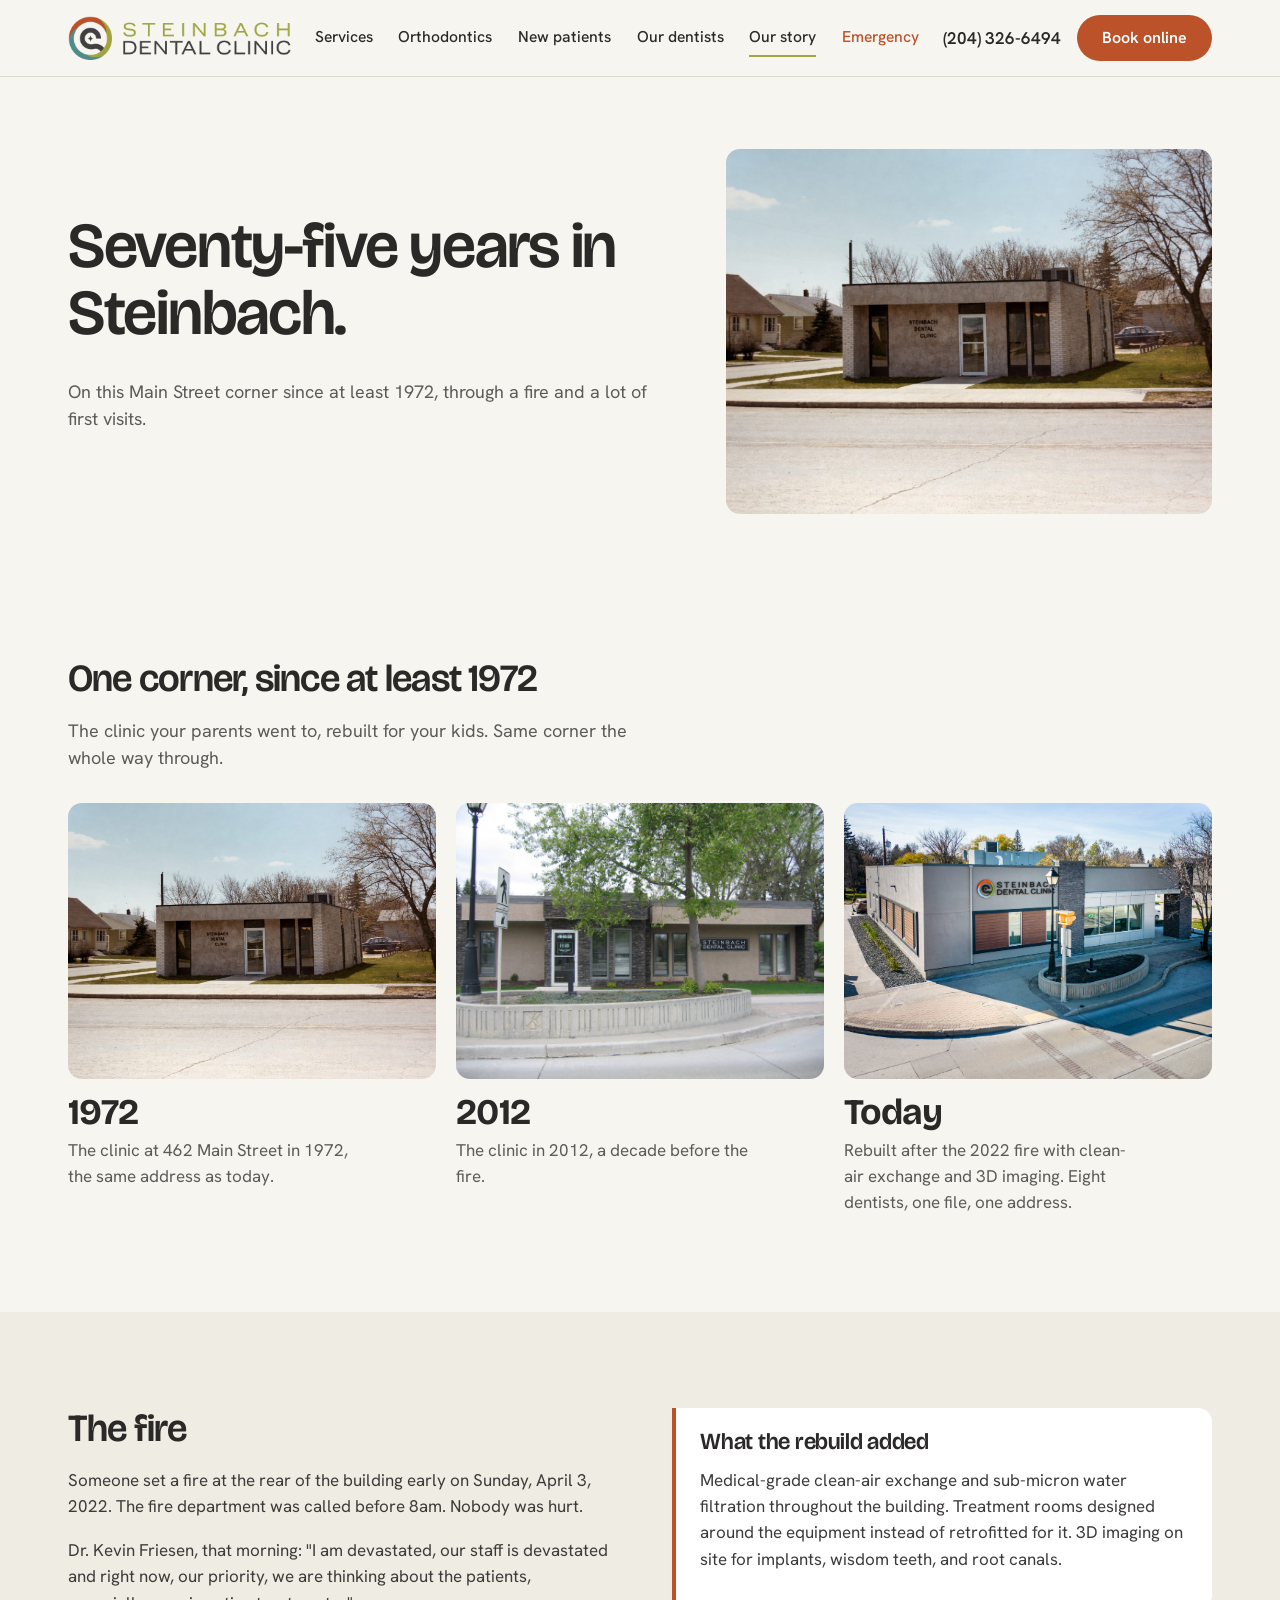
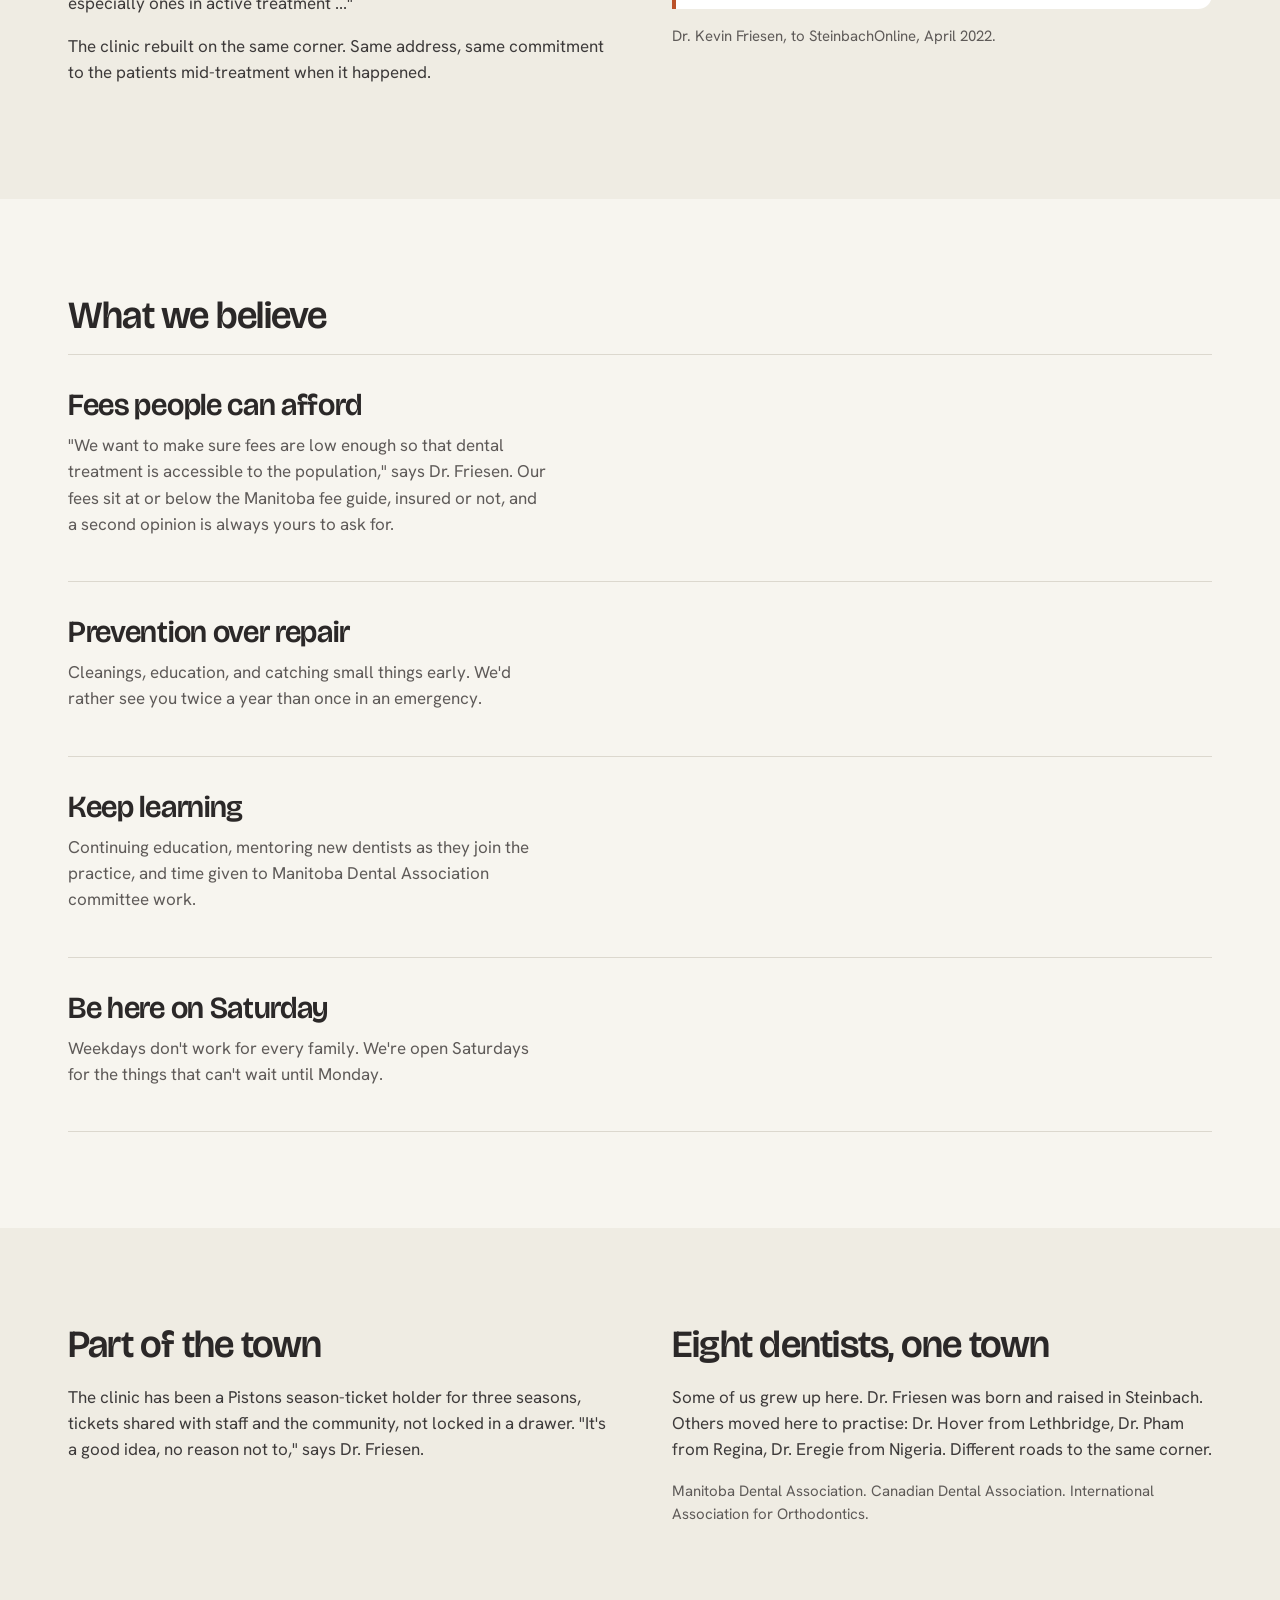
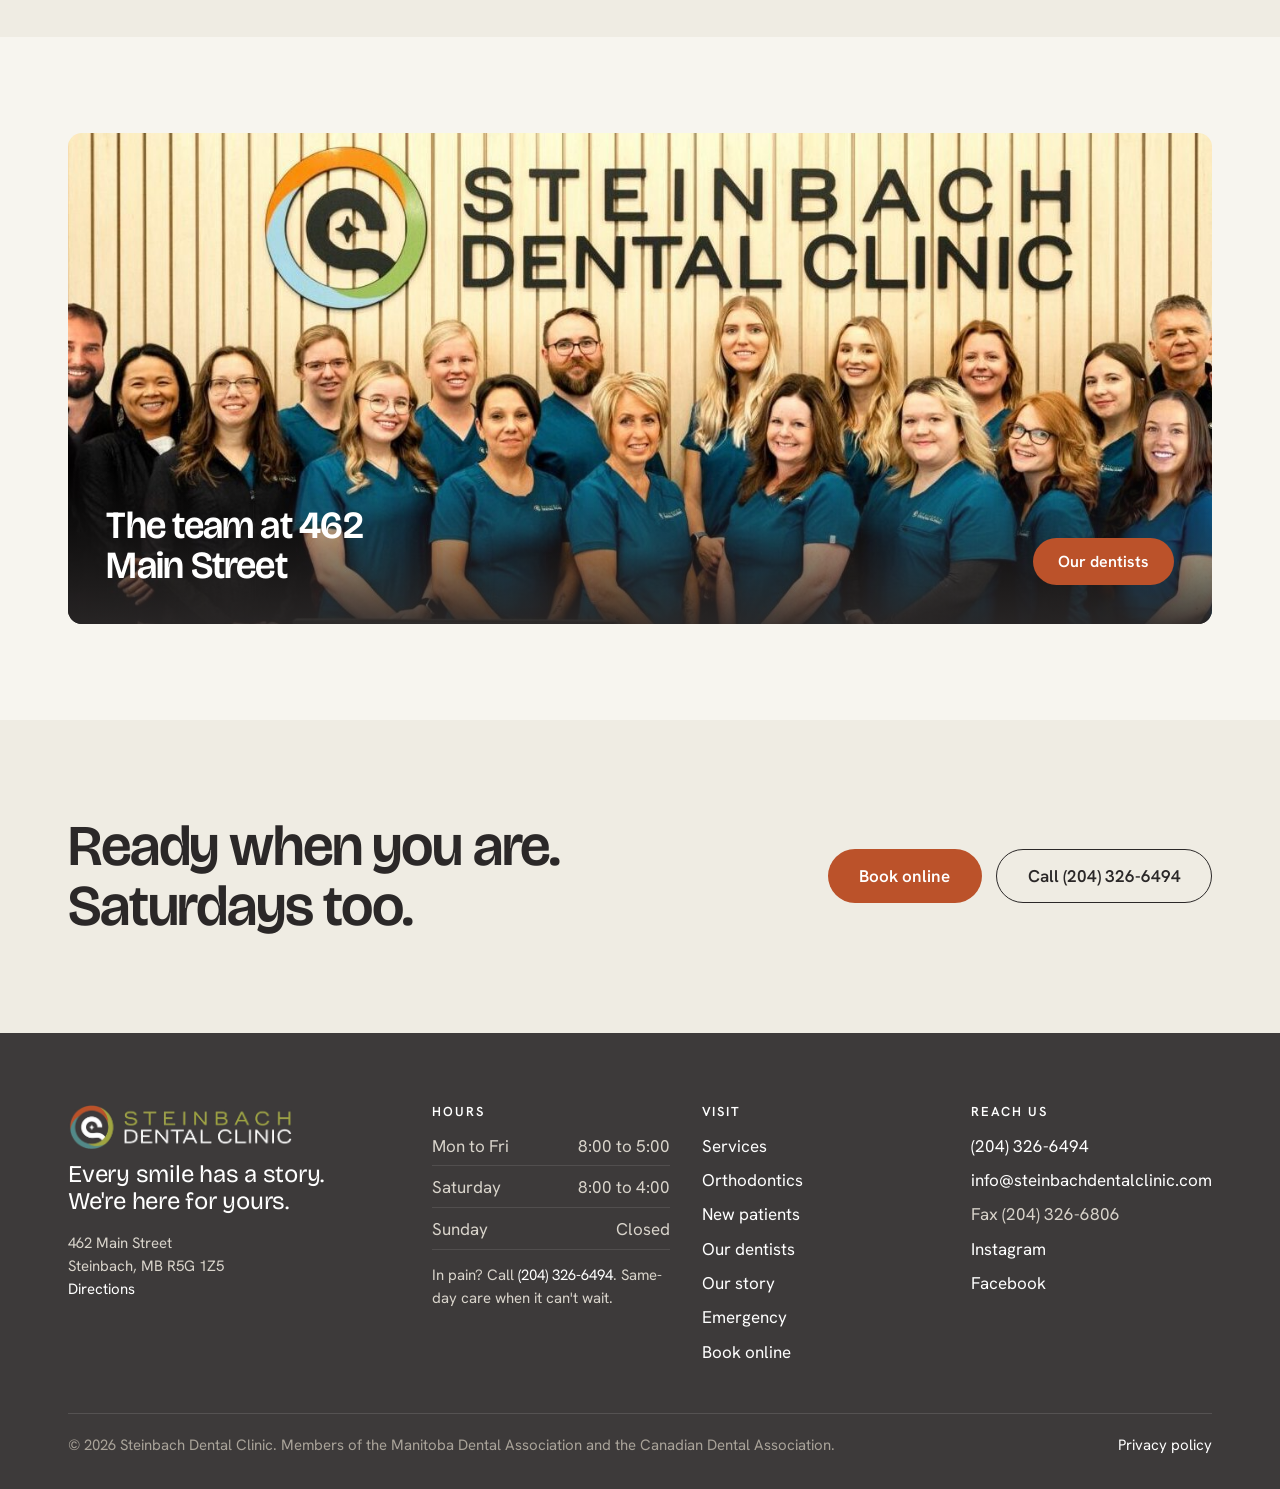
==== about.html @ e02501f3 "Review build" ====
<!doctype html>
<html lang="en-CA">
<head>
<meta charset="utf-8">
<meta name="viewport" content="width=device-width, initial-scale=1">
<title>Our story | Steinbach Dental Clinic</title>
<meta name="description" content="Seventy-five years in Steinbach. How a Main Street clinic rebuilt after a fire and grew into eight dentists under one roof.">
<meta name="robots" content="noindex, nofollow">
<link rel="icon" href="assets/img/icon-160.png" type="image/png">
<link rel="preconnect" href="https://fonts.googleapis.com">
<link rel="preconnect" href="https://fonts.gstatic.com" crossorigin>
<link href="https://fonts.googleapis.com/css2?family=Bricolage+Grotesque:opsz,wght@12..96,400..800&family=Hanken+Grotesk:wght@400..700&family=Montserrat:wght@500;600&display=swap" rel="stylesheet">
<link rel="stylesheet" href="assets/css/brand.css">
<link rel="stylesheet" href="assets/css/site.css">
</head>
<body>
<a class="sr-only" href="#main">Skip to content</a>
<header class="topbar">
  <div class="wrap">
    <a class="logo" href="index.html" aria-label="Steinbach Dental Clinic home">
      <img class="lockup" src="assets/img/lockup-light.png" alt="Steinbach Dental Clinic" width="220" height="44">
    </a>
    <nav class="nav" aria-label="Main">
      <a href="services.html">Services</a>
      <a href="orthodontics.html">Orthodontics</a>
      <a href="new-patients.html">New patients</a>
      <a href="team.html">Our dentists</a>
      <a href="about.html" aria-current="page">Our story</a>
      <a href="emergency.html" class="nav-em">Emergency</a>
    </nav>
    <div class="actions">
      <a class="phone" href="tel:+12043266494">(204) 326-6494</a>
      <a class="btn btn-primary" href="book.html">Book online</a>
      <button class="menu-btn" aria-expanded="false" aria-controls="nav">Menu</button>
    </div>
  </div>
</header>

<main id="main">
<section class="page-head with-img">
  <div class="wrap grid">
    <div>
      <h1>Seventy-five years in Steinbach.</h1>
      <p class="lead">On this Main Street corner since at least 1972, through a fire and a lot of first visits.</p>
    </div>
    <img src="assets/img/exterior-1972.jpg" alt="Steinbach Dental Clinic at 462 Main Street in 1972">
  </div>
</section>

<section class="section">
  <div class="wrap">
    <h2>One corner, since at least 1972</h2>
    <p class="lead">The clinic your parents went to, rebuilt for your kids. Same corner the whole way through.</p>
    <div class="timeline">
      <div class="tl reveal"><img src="assets/img/exterior-1972.jpg" alt="Steinbach Dental Clinic in 1972" width="1200" height="900"><b>1972</b><p>The clinic at 462 Main Street in 1972, the same address as today.</p></div>
      <div class="tl reveal"><img src="assets/img/exterior-2012.jpg" alt="Steinbach Dental Clinic in 2012" width="1200" height="900"><b>2012</b><p>The clinic in 2012, a decade before the fire.</p></div>
      <div class="tl reveal"><img src="assets/img/exterior-2026.jpg" alt="Steinbach Dental Clinic today" width="1200" height="900"><b>Today</b><p>Rebuilt after the 2022 fire with clean-air exchange and 3D imaging. Eight dentists, one file, one address.</p></div>
    </div>
  </div>
</section>

<section class="section alt">
  <div class="wrap cols">
    <div class="reveal">
      <h2>The fire</h2>
      <p>Someone set a fire at the rear of the building early on Sunday, April 3, 2022. The fire department was called before 8am. Nobody was hurt.</p>
      <p>Dr. Kevin Friesen, that morning: "I am devastated, our staff is devastated and right now, our priority, we are thinking about the patients, especially ones in active treatment ..."</p>
      <p>The clinic rebuilt on the same corner. Same address, same commitment to the patients mid-treatment when it happened.</p>
    </div>
    <div class="reveal">
      <div class="callout">
        <h3>What the rebuild added</h3>
        <p>Medical-grade clean-air exchange and sub-micron water filtration throughout the building. Treatment rooms designed around the equipment instead of retrofitted for it. 3D imaging on site for implants, wisdom teeth, and root canals.</p>
      </div>
      <p class="small muted" style="margin-top:1rem">Dr. Kevin Friesen, to SteinbachOnline, April 2022.</p>
    </div>
  </div>
</section>

<section class="section">
  <div class="wrap">
    <h2>What we believe</h2>
    <div class="rows">
      <div class="row reveal">
        <h3>Fees people can afford</h3>
        <p>"We want to make sure fees are low enough so that dental treatment is accessible to the population," says Dr. Friesen. Our fees sit at or below the Manitoba fee guide, insured or not, and a second opinion is always yours to ask for.</p>
      </div>
      <div class="row reveal">
        <h3>Prevention over repair</h3>
        <p>Cleanings, education, and catching small things early. We'd rather see you twice a year than once in an emergency.</p>
      </div>
      <div class="row reveal">
        <h3>Keep learning</h3>
        <p>Continuing education, mentoring new dentists as they join the practice, and time given to Manitoba Dental Association committee work.</p>
      </div>
      <div class="row reveal">
        <h3>Be here on Saturday</h3>
        <p>Weekdays don't work for every family. We're open Saturdays for the things that can't wait until Monday.</p>
      </div>
    </div>
  </div>
</section>

<section class="section alt">
  <div class="wrap cols">
    <div class="reveal">
      <h2>Part of the town</h2>
      <p>The clinic has been a Pistons season-ticket holder for three seasons, tickets shared with staff and the community, not locked in a drawer. "It's a good idea, no reason not to," says Dr. Friesen.</p>
    </div>
    <div class="reveal">
      <h2>Eight dentists, one town</h2>
      <p>Some of us grew up here. Dr. Friesen was born and raised in Steinbach. Others moved here to practise: Dr. Hover from Lethbridge, Dr. Pham from Regina, Dr. Eregie from Nigeria. Different roads to the same corner.</p>
      <p class="small muted">Manitoba Dental Association. Canadian Dental Association. International Association for Orthodontics.</p>
    </div>
  </div>
</section>

<section class="section">
  <div class="wrap">
    <div class="fullbleed reveal">
      <img src="assets/img/team-2023.jpg" alt="The Steinbach Dental Clinic team in front of the clinic wall">
      <div class="over">
        <h2>The team at 462 Main Street</h2>
        <a class="btn btn-primary" href="team.html">Our dentists</a>
      </div>
    </div>
  </div>
</section>

<section class="section alt close-cta">
  <div class="wrap grid">
    <h2>Ready when you are. Saturdays too.</h2>
    <div class="cta" style="display:flex;gap:.9rem;flex-wrap:wrap">
      <a class="btn btn-primary btn-lg" href="book.html">Book online</a>
      <a class="btn btn-ghost btn-lg" href="tel:+12043266494">Call (204) 326-6494</a>
    </div>
  </div>
</section>

</main>

<footer class="footer">
  <div class="wrap">
    <div class="grid">
      <div>
        <a class="logo" href="index.html" aria-label="Steinbach Dental Clinic home">
          <img class="lockup" src="assets/img/lockup-dark.png" alt="Steinbach Dental Clinic" width="220" height="44">
        </a>
        <p class="tag">Every smile has a story. We're here for yours.</p>
        <p class="small">462 Main Street<br>Steinbach, MB R5G 1Z5<br><a href="https://maps.google.com/?q=462+Main+Street+Steinbach+MB">Directions</a></p>
      </div>
      <div>
        <h4>Hours</h4>
        <ul class="hours">
          <li><span>Mon to Fri</span><span>8:00 to 5:00</span></li>
          <li><span>Saturday</span><span>8:00 to 4:00</span></li>
          <li><span>Sunday</span><span>Closed</span></li>
        </ul>
        <p class="small" style="margin-top:.9rem">In pain? Call <a href="tel:+12043266494">(204) 326-6494</a>. Same-day care when it can't wait.</p>
      </div>
      <div>
        <h4>Visit</h4>
        <ul>
          <li><a href="services.html">Services</a></li>
          <li><a href="orthodontics.html">Orthodontics</a></li>
          <li><a href="new-patients.html">New patients</a></li>
          <li><a href="team.html">Our dentists</a></li>
          <li><a href="about.html">Our story</a></li>
          <li><a href="emergency.html">Emergency</a></li>
          <li><a href="book.html">Book online</a></li>
        </ul>
      </div>
      <div>
        <h4>Reach us</h4>
        <ul>
          <li><a href="tel:+12043266494">(204) 326-6494</a></li>
          <li><a href="mailto:info@steinbachdentalclinic.com">info@steinbachdentalclinic.com</a></li>
          <li>Fax (204) 326-6806</li>
          <li><a href="https://www.instagram.com/steinbach.dental.clinic/">Instagram</a></li>
          <li><a href="https://www.facebook.com/SteinbachDentalClinic">Facebook</a></li>
        </ul>
      </div>
    </div>
    <div class="legal">
      <span>&copy; 2026 Steinbach Dental Clinic. Members of the Manitoba Dental Association and the Canadian Dental Association.</span>
      <span><a href="https://steinbachdentalclinic.com/privacy-policy/">Privacy policy</a></span>
    </div>
  </div>
</footer>
<script src="assets/js/site.js"></script>
</body>
</html>
---- assets/css/brand.css ----
/* Steinbach Dental Clinic brand tokens. One source for web, ads, email previews, print HTML. */
:root{
  /* Colour: the four logo colours plus a paper ground. Rust is the only action colour. */
  --sdc-charcoal:#3D3A3A;   /* wordmark "DENTAL CLINIC", body text, dark surfaces (logo: #403840) */
  --sdc-olive:#A1A641;      /* wordmark "STEINBACH", secondary brand colour, labels, rules */
  --sdc-rust:#BB522A;       /* the action colour: buttons, links, the one accent */
  --sdc-teal:#508888;       /* tertiary: tints, illustration, small marks only */
  --sdc-paper:#F7F5EF;      /* page ground, warm off-white */
  --sdc-paper-2:#EFECE3;    /* alternate section ground */
  --sdc-ink:#2B2828;        /* headline ink, slightly darker than charcoal */
  --sdc-ink-2:#5E5A58;      /* secondary text */
  --sdc-line:#DCD8CE;       /* hairlines */
  --sdc-white:#FFFFFF;
  --sdc-olive-tint:#EDEFD9;
  --sdc-rust-tint:#F6E3DA;
  --sdc-teal-tint:#DDEAEA;
  --sdc-rust-deep:#9E4321;  /* hover */

  /* Type */
  --font-display:"Bricolage Grotesque","Montserrat",system-ui,sans-serif;
  --font-body:"Hanken Grotesk","Helvetica Neue",Arial,sans-serif;
  --font-wordmark:"Montserrat",sans-serif;

  /* Scale (fluid). Roles: display, h1, h2, h3, lead, body, small, label */
  --t-display:clamp(2.5rem,5vw,4.25rem);
  --t-h1:clamp(2.25rem,4.5vw,3.75rem);
  --t-h2:clamp(1.75rem,3vw,2.5rem);
  --t-h3:clamp(1.25rem,1.8vw,1.5rem);
  --t-lead:clamp(1.125rem,1.4vw,1.3125rem);
  --t-body:1.0625rem;
  --t-small:0.9375rem;
  --t-label:0.8125rem;

  /* Rhythm */
  --space-1:0.5rem; --space-2:1rem; --space-3:1.5rem; --space-4:2rem; --space-5:3rem; --space-6:4.5rem; --space-7:6rem; --space-8:8rem;
  --radius:14px;        /* one radius system: soft. Buttons are pill. */
  --radius-pill:999px;
  --shadow:0 18px 50px rgba(61,58,58,.10);
  --max:1240px;
}
---- assets/css/site.css ----
/* Steinbach Dental Clinic site styles. Depends on brand.css tokens. No framework, no build. */
*,*::before,*::after{box-sizing:border-box}
html{scroll-behavior:smooth;-webkit-text-size-adjust:100%}
body{margin:0;overflow-x:clip;background:var(--sdc-paper);color:var(--sdc-charcoal);font-family:var(--font-body);font-size:var(--t-body);line-height:1.55;font-weight:400}
img{max-width:100%;height:auto;display:block}
a{color:var(--sdc-rust);text-decoration:none}
a:hover{color:var(--sdc-rust-deep)}
h1,h2,h3,h4{font-family:var(--font-display);color:var(--sdc-ink);margin:0 0 .5em;line-height:1.05;letter-spacing:-.02em;font-weight:600;font-variation-settings:"opsz" 96}
h1{font-size:var(--t-h1)}
h2{font-size:var(--t-h2)}
h3{font-size:var(--t-h3);line-height:1.2;letter-spacing:-.01em}
p{margin:0 0 1em}
.lead{font-size:var(--t-lead);color:var(--sdc-ink-2);max-width:60ch;line-height:1.5}
.muted{color:var(--sdc-ink-2)}
.small{font-size:var(--t-small)}
.wrap{max-width:var(--max);margin:0 auto;padding:0 clamp(1.25rem,4vw,3rem)}
.section{padding:var(--space-7) 0}
.section.tight{padding:var(--space-6) 0}
.section.alt{background:var(--sdc-paper-2)}
.section.dark{background:var(--sdc-charcoal);color:#EDEAE3}
.section.dark h2,.section.dark h3{color:#FFFFFF}
.section.dark .lead,.section.dark .muted{color:#CFCAC1}
.eyebrow{font-family:var(--font-body);font-size:var(--t-label);font-weight:600;letter-spacing:.14em;text-transform:uppercase;color:var(--sdc-olive);margin:0 0 1rem}
.sr-only{position:absolute;width:1px;height:1px;overflow:hidden;clip:rect(0 0 0 0);white-space:nowrap}

/* Buttons: pill, one action colour */
.btn{display:inline-flex;align-items:center;gap:.5rem;padding:.9rem 1.5rem;border-radius:var(--radius-pill);font-family:var(--font-body);font-weight:600;font-size:1rem;line-height:1;border:1.5px solid transparent;cursor:pointer;transition:transform .15s ease,background .2s ease,color .2s ease,border-color .2s ease;white-space:nowrap}
.btn:active{transform:translateY(1px)}
.btn-primary{background:var(--sdc-rust);color:#fff}
.btn-primary:hover{background:var(--sdc-rust-deep);color:#fff}
.btn-ghost{background:transparent;color:var(--sdc-ink);border-color:var(--sdc-ink)}
.btn-ghost:hover{background:var(--sdc-ink);color:var(--sdc-paper)}
.section.dark .btn-ghost{color:#fff;border-color:#fff}
.section.dark .btn-ghost:hover{background:#fff;color:var(--sdc-ink)}
.btn-lg{padding:1.1rem 1.9rem;font-size:1.0625rem}
.link-arrow{font-weight:600;color:var(--sdc-rust)}
.link-arrow::after{content:" \2192";transition:transform .2s}
.link-arrow:hover::after{display:inline-block;transform:translateX(3px)}

/* Header */
.topbar{position:sticky;top:0;z-index:50;background:rgba(247,245,239,.92);backdrop-filter:saturate(160%) blur(10px);-webkit-backdrop-filter:saturate(160%) blur(10px);border-bottom:1px solid var(--sdc-line)}
.topbar .wrap{display:flex;align-items:center;justify-content:space-between;height:76px;gap:1rem}
.logo{display:flex;align-items:center;gap:.7rem;color:inherit}
.logo img{width:44px;height:44px}
.logo img.lockup{width:auto;height:44px}
@media (max-width:600px){.topbar .logo img.lockup{height:36px}}
.wordmark{font-family:var(--font-wordmark);text-transform:uppercase;letter-spacing:.22em;line-height:1.05;font-weight:500;font-size:.78rem}
.wordmark span{display:block}
.wordmark .w1{color:var(--sdc-olive)}
.wordmark .w2{color:var(--sdc-charcoal);letter-spacing:.14em;font-weight:600}
.nav{display:flex;align-items:center;gap:1.6rem}
.nav a{color:var(--sdc-ink);font-weight:500;font-size:.98rem;padding:.35rem 0;border-bottom:2px solid transparent}
.nav a:hover,.nav a[aria-current="page"]{border-bottom-color:var(--sdc-olive);color:var(--sdc-ink)}
.nav .nav-em{color:var(--sdc-rust)}
.topbar .actions{display:flex;align-items:center;gap:1rem}
.topbar .phone{font-weight:600;color:var(--sdc-ink);white-space:nowrap}
.menu-btn{display:none;background:none;border:1.5px solid var(--sdc-ink);border-radius:var(--radius-pill);padding:.55rem .9rem;font:inherit;font-weight:600;cursor:pointer}
@media (max-width:600px){.topbar .wordmark{display:none}.topbar .logo img.lockup{height:34px}.topbar .btn{padding:.75rem 1.1rem;font-size:.95rem}.topbar .wrap{height:68px}.nav{top:68px}}
@media (max-width:1060px){
  .nav{display:none;position:absolute;left:0;right:0;top:76px;background:var(--sdc-paper);border-bottom:1px solid var(--sdc-line);flex-direction:column;align-items:stretch;gap:0;padding:.5rem 0 1rem}
  .nav.open{display:flex}
  .nav a{padding:.85rem clamp(1.25rem,4vw,3rem);border-bottom:1px solid var(--sdc-line);font-size:1.05rem}
  .nav a[aria-current="page"]{border-bottom-color:var(--sdc-line);color:var(--sdc-olive)}
  .menu-btn{display:inline-block}
  .topbar .phone{display:none}
}

/* Hero */
.hero{padding:var(--space-6) 0 var(--space-7)}
.hero .grid{display:grid;grid-template-columns:1.05fr .95fr;gap:clamp(2rem,5vw,5rem);align-items:center}
.hero h1{font-size:var(--t-display);margin-bottom:1.25rem;max-width:15ch}
.hero .lead{margin-bottom:2rem}
.hero .cta{display:flex;gap:.9rem;flex-wrap:wrap;align-items:center}
.ring{position:relative;width:min(100%,560px);aspect-ratio:1;margin-left:auto}
.ring img{width:100%;height:100%;object-fit:cover;border-radius:50%}
.ring::before{content:"";position:absolute;inset:-14px;border-radius:50%;background:conic-gradient(from 200deg,var(--sdc-rust) 0 33%,var(--sdc-olive) 33% 66%,var(--sdc-teal) 66% 100%);z-index:0;-webkit-mask:radial-gradient(farthest-side,transparent calc(100% - 15px),#000 calc(100% - 14px));mask:radial-gradient(farthest-side,transparent calc(100% - 15px),#000 calc(100% - 14px))}
.ring .cap{position:absolute;left:8%;bottom:-1.25rem;background:var(--sdc-paper);border:1px solid var(--sdc-line);border-radius:var(--radius-pill);padding:.55rem 1rem;font-size:var(--t-small);font-weight:600;box-shadow:var(--shadow)}
@media (max-width:900px){.hero .grid{grid-template-columns:1fr}.ring{margin:1rem auto 0;width:min(100%,420px)}.hero h1{max-width:none}}

/* Proof strip */
.proof{border-top:1px solid var(--sdc-line);border-bottom:1px solid var(--sdc-line);background:var(--sdc-paper)}
.proof .wrap{display:grid;grid-template-columns:repeat(4,1fr);gap:1rem;padding-top:1.6rem;padding-bottom:1.6rem}
.proof b{display:block;font-family:var(--font-display);font-size:2rem;line-height:1;color:var(--sdc-ink);letter-spacing:-.02em}
.proof span{font-size:var(--t-small);color:var(--sdc-ink-2)}
@media (max-width:760px){.proof .wrap{grid-template-columns:repeat(2,1fr);gap:1.25rem}}

/* Split section: sticky image beside stacked rows */
.split{display:grid;grid-template-columns:1fr 1fr;gap:clamp(2rem,6vw,6rem);align-items:start}
.split .sticky{position:sticky;top:110px}
.split img{border-radius:var(--radius);width:100%;aspect-ratio:4/5;object-fit:cover}
.rows{border-top:1px solid var(--sdc-line)}
.row{padding:2rem 0;border-bottom:1px solid var(--sdc-line)}
.row h3{font-size:clamp(1.5rem,2.4vw,2rem);margin-bottom:.5rem}
.row p{max-width:48ch;color:var(--sdc-ink-2);margin-bottom:.75rem}
@media (max-width:900px){.split{grid-template-columns:1fr}.split .sticky{position:static}.split img{aspect-ratio:3/2}}

/* Bento */
.bento{display:grid;grid-template-columns:repeat(6,1fr);grid-auto-rows:minmax(220px,auto);gap:1rem}
.cell{border-radius:var(--radius);padding:1.6rem;position:relative;overflow:hidden;display:flex;flex-direction:column;justify-content:flex-end;min-height:220px;color:inherit;transition:transform .2s ease}
a.cell:hover{transform:translateY(-3px)}
.cell h3{margin-bottom:.35rem}
.cell p{margin:0;color:var(--sdc-ink-2);max-width:34ch}
.cell.tint-olive{background:var(--sdc-olive-tint)}
.cell.tint-rust{background:var(--sdc-rust-tint)}
.cell.tint-teal{background:var(--sdc-teal-tint)}
.cell.tint-paper{background:#fff;border:1px solid var(--sdc-line)}
.cell.photo{padding:0;justify-content:flex-end;min-height:300px}
.cell.photo img{position:absolute;inset:0;width:100%;height:100%;object-fit:cover}
.cell.photo .over{position:relative;padding:1.6rem;background:linear-gradient(to top,rgba(43,40,40,.85),rgba(43,40,40,0));color:#fff}
.cell.photo .over h3{color:#fff}
.cell.photo .over p{color:#E6E2DA}
.c-3{grid-column:span 3}.c-2{grid-column:span 2}.c-4{grid-column:span 4}.r-2{grid-row:span 2}
@media (max-width:900px){.bento{grid-template-columns:1fr 1fr}.c-3,.c-2,.c-4{grid-column:span 2}.r-2{grid-row:span 1}}
@media (max-width:560px){.bento{grid-template-columns:1fr}.c-3,.c-2,.c-4{grid-column:span 1}}

/* Feature band (dark, once per page) */
.band .grid{display:grid;grid-template-columns:1.1fr .9fr;gap:clamp(2rem,5vw,5rem);align-items:center}
.band h2{font-size:var(--t-h1);max-width:14ch}
.band ul{list-style:none;padding:0;margin:1.5rem 0 0;display:grid;gap:.9rem}
.band li{padding-left:1.4rem;position:relative;color:#E6E2DA}
.band li::before{content:"";position:absolute;left:0;top:.55em;width:.55rem;height:.55rem;border-radius:50%;background:var(--sdc-olive)}
.band img{border-radius:var(--radius);width:100%;aspect-ratio:4/3;object-fit:cover}
.band .how{display:grid;gap:1rem}
.band .how div{border-top:1px solid rgba(255,255,255,.18);padding:1.1rem 0 0}
.band .how b{display:block;font-family:var(--font-display);font-size:1.5rem;color:#fff;letter-spacing:-.01em;margin-bottom:.25rem}
.band .how p{margin:0;color:#CFCAC1;max-width:36ch}
@media (max-width:900px){.band .grid{grid-template-columns:1fr}}

/* Timeline */
.timeline{display:grid;grid-template-columns:repeat(3,1fr);gap:1.25rem;margin-top:2rem}
.tl{position:relative}
.tl img{border-radius:var(--radius);aspect-ratio:4/3;object-fit:cover;width:100%}
.tl b{display:block;font-family:var(--font-display);font-size:2.25rem;line-height:1;margin:1rem 0 .35rem;color:var(--sdc-ink);letter-spacing:-.02em}
.tl p{color:var(--sdc-ink-2);margin:0;max-width:30ch}
@media (max-width:760px){.timeline{grid-template-columns:1fr}}

/* Quotes */
.quotes{display:grid;grid-template-columns:repeat(3,1fr);gap:1.25rem}
.quote{background:#fff;border:1px solid var(--sdc-line);border-radius:var(--radius);padding:1.75rem}
.quote p{font-family:var(--font-display);font-size:1.25rem;line-height:1.35;color:var(--sdc-ink);margin-bottom:1rem;letter-spacing:-.01em}
.quote cite{font-style:normal;font-size:var(--t-small);color:var(--sdc-ink-2)}
.quote cite b{color:var(--sdc-ink);font-weight:600}
.stars{color:var(--sdc-olive);letter-spacing:.1em;font-size:.9rem;margin-bottom:.6rem}
@media (max-width:900px){.quotes{grid-template-columns:1fr}}

/* Steps */
.steps{counter-reset:step;display:grid;grid-template-columns:repeat(3,1fr);gap:1.5rem;margin-top:2rem}
.step{counter-increment:step;padding-top:1.25rem;border-top:2px solid var(--sdc-olive)}
.step::before{content:counter(step);font-family:var(--font-display);font-size:2rem;color:var(--sdc-olive);display:block;line-height:1;margin-bottom:.6rem}
.step h3{margin-bottom:.4rem}
.step p{color:var(--sdc-ink-2);margin:0}
@media (max-width:760px){.steps{grid-template-columns:1fr}}

/* Team teaser / full-bleed photo */
.fullbleed{position:relative;overflow:hidden;border-radius:var(--radius)}
.fullbleed img{width:100%;aspect-ratio:21/9;object-fit:cover}
.fullbleed .over{position:absolute;left:0;right:0;bottom:0;padding:clamp(1.25rem,3vw,2.5rem);background:linear-gradient(to top,rgba(43,40,40,.9),rgba(43,40,40,0));color:#fff;display:flex;justify-content:space-between;align-items:flex-end;gap:1rem;flex-wrap:wrap}
.fullbleed h2{color:#fff;margin:0;max-width:14ch}
@media (max-width:760px){.fullbleed img{aspect-ratio:4/3}}

/* CTA close */
.close-cta{text-align:left}
.close-cta .grid{display:grid;grid-template-columns:1fr auto;gap:2rem;align-items:center}
.close-cta h2{font-size:var(--t-h1);max-width:16ch;margin:0}
@media (max-width:760px){.close-cta .grid{grid-template-columns:1fr}}

/* Footer */
.footer{background:var(--sdc-charcoal);color:#D9D4CB;padding:var(--space-6) 0 var(--space-4)}
.footer a{color:#fff}
.footer a:hover{color:var(--sdc-olive)}
.footer .grid{display:grid;grid-template-columns:1.4fr 1fr 1fr 1fr;gap:2rem}
.footer h4{color:#fff;font-family:var(--font-body);font-size:var(--t-label);letter-spacing:.14em;text-transform:uppercase;margin-bottom:.9rem;font-weight:600}
.footer ul{list-style:none;margin:0;padding:0;display:grid;gap:.5rem}
.footer .tag{font-family:var(--font-display);font-size:1.5rem;color:#fff;letter-spacing:-.01em;line-height:1.15;margin:.75rem 0 1rem;max-width:18ch}
.footer .hours li{display:flex;justify-content:space-between;gap:1rem;border-bottom:1px solid rgba(255,255,255,.1);padding-bottom:.4rem}
.footer .legal{margin-top:var(--space-5);padding-top:1.25rem;border-top:1px solid rgba(255,255,255,.12);display:flex;justify-content:space-between;gap:1rem;flex-wrap:wrap;font-size:var(--t-small);color:#A9A399}
.footer .logo .wordmark .w2{color:#fff}
@media (max-width:900px){.footer .grid{grid-template-columns:1fr 1fr}}
@media (max-width:560px){.footer .grid{grid-template-columns:1fr}}

/* Page header (inner pages) */
.page-head{padding:var(--space-6) 0 var(--space-5)}
.page-head h1{max-width:18ch;font-size:var(--t-display)}
.page-head .lead{margin-top:.5rem}
.page-head.with-img .grid{display:grid;grid-template-columns:1.1fr .9fr;gap:clamp(2rem,5vw,5rem);align-items:center}
.page-head.with-img img{border-radius:var(--radius);aspect-ratio:4/3;object-fit:cover;width:100%}
@media (max-width:900px){.page-head.with-img .grid{grid-template-columns:1fr}}

/* Prose */
.prose{max-width:66ch}
.prose h2{margin-top:2.5rem}
.prose h3{margin-top:1.75rem}
.prose ul{padding-left:1.2rem}
.prose li{margin-bottom:.35rem}

/* Two-col text */
.cols{display:grid;grid-template-columns:1fr 1fr;gap:clamp(2rem,5vw,4rem)}
@media (max-width:820px){.cols{grid-template-columns:1fr}}

/* Cards (team, services) */
.cards{display:grid;grid-template-columns:repeat(4,1fr);gap:1.25rem}
.cards.three{grid-template-columns:repeat(3,1fr)}
.cards.two{grid-template-columns:repeat(2,1fr)}
.card{background:#fff;border:1px solid var(--sdc-line);border-radius:var(--radius);overflow:hidden;display:flex;flex-direction:column}
.card .body{padding:1.25rem 1.25rem 1.5rem}
.card img{aspect-ratio:1;object-fit:cover;width:100%}
.card h3{font-size:1.2rem;margin-bottom:.25rem}
.card .role{font-size:var(--t-small);color:var(--sdc-olive);font-weight:600;margin-bottom:.6rem}
.card p{font-size:var(--t-small);color:var(--sdc-ink-2);margin:0}
.mono-tile{aspect-ratio:1;display:grid;place-items:center;background:var(--sdc-olive-tint)}
.mono-tile span{font-family:var(--font-display);font-size:3rem;color:var(--sdc-olive);letter-spacing:-.02em}
@media (max-width:1000px){.cards,.cards.three{grid-template-columns:repeat(2,1fr)}}
@media (max-width:560px){.cards,.cards.three,.cards.two{grid-template-columns:1fr}}

/* Accordion (FAQ) */
.faq{border-top:1px solid var(--sdc-line);max-width:78ch}
.faq details{border-bottom:1px solid var(--sdc-line)}
.faq summary{cursor:pointer;list-style:none;padding:1.1rem 0;font-family:var(--font-display);font-size:1.2rem;font-weight:600;color:var(--sdc-ink);display:flex;justify-content:space-between;gap:1rem;letter-spacing:-.01em}
.faq summary::-webkit-details-marker{display:none}
.faq summary::after{content:"+";color:var(--sdc-rust);font-weight:500;font-size:1.4rem;line-height:1}
.faq details[open] summary::after{content:"\2013"}
.faq .a{padding:0 0 1.25rem;color:var(--sdc-ink-2);max-width:66ch}

/* Callout */
.callout{border-left:4px solid var(--sdc-rust);background:#fff;border-radius:0 var(--radius) var(--radius) 0;padding:1.25rem 1.5rem;max-width:70ch}
.callout.olive{border-left-color:var(--sdc-olive)}

/* Forms */
.form{display:grid;gap:1.1rem;max-width:640px}
.form .two{display:grid;grid-template-columns:1fr 1fr;gap:1rem}
.field{display:grid;gap:.4rem}
.field label{font-weight:600;font-size:var(--t-small);color:var(--sdc-ink)}
.field .help{font-size:.85rem;color:var(--sdc-ink-2)}
.field input,.field select,.field textarea{font:inherit;padding:.85rem 1rem;border:1.5px solid #C9C4B8;border-radius:12px;background:#fff;color:var(--sdc-ink);width:100%}
.field input::placeholder,.field textarea::placeholder{color:#8E8880}
.field input:focus,.field select:focus,.field textarea:focus{outline:3px solid var(--sdc-rust-tint);border-color:var(--sdc-rust)}
.chips{display:flex;flex-wrap:wrap;gap:.5rem}
.chip{position:relative}
.chip input{position:absolute;opacity:0;inset:0;width:100%;height:100%;cursor:pointer}
.chip span{display:inline-block;padding:.55rem 1rem;border:1.5px solid #C9C4B8;border-radius:var(--radius-pill);background:#fff;font-size:var(--t-small);font-weight:500}
.chip input:checked + span{background:var(--sdc-ink);color:#fff;border-color:var(--sdc-ink)}
.chip input:focus-visible + span{outline:3px solid var(--sdc-rust-tint)}
.notice{background:var(--sdc-olive-tint);border-radius:var(--radius);padding:1.25rem 1.5rem;max-width:640px}
@media (max-width:560px){.form .two{grid-template-columns:1fr}}

/* Emergency number block */
.big-phone{font-family:var(--font-display);font-size:clamp(2.5rem,7vw,5rem);letter-spacing:-.03em;line-height:1;color:var(--sdc-rust);display:inline-block;margin:.5rem 0 1rem}
.big-phone:hover{color:var(--sdc-rust-deep)}

/* Reveal (motivated: sequence content as the reader arrives) */
@media (prefers-reduced-motion:no-preference){
  .reveal{opacity:0;transform:translateY(18px);transition:opacity .6s cubic-bezier(.16,1,.3,1),transform .6s cubic-bezier(.16,1,.3,1)}
  .reveal.in{opacity:1;transform:none}
}
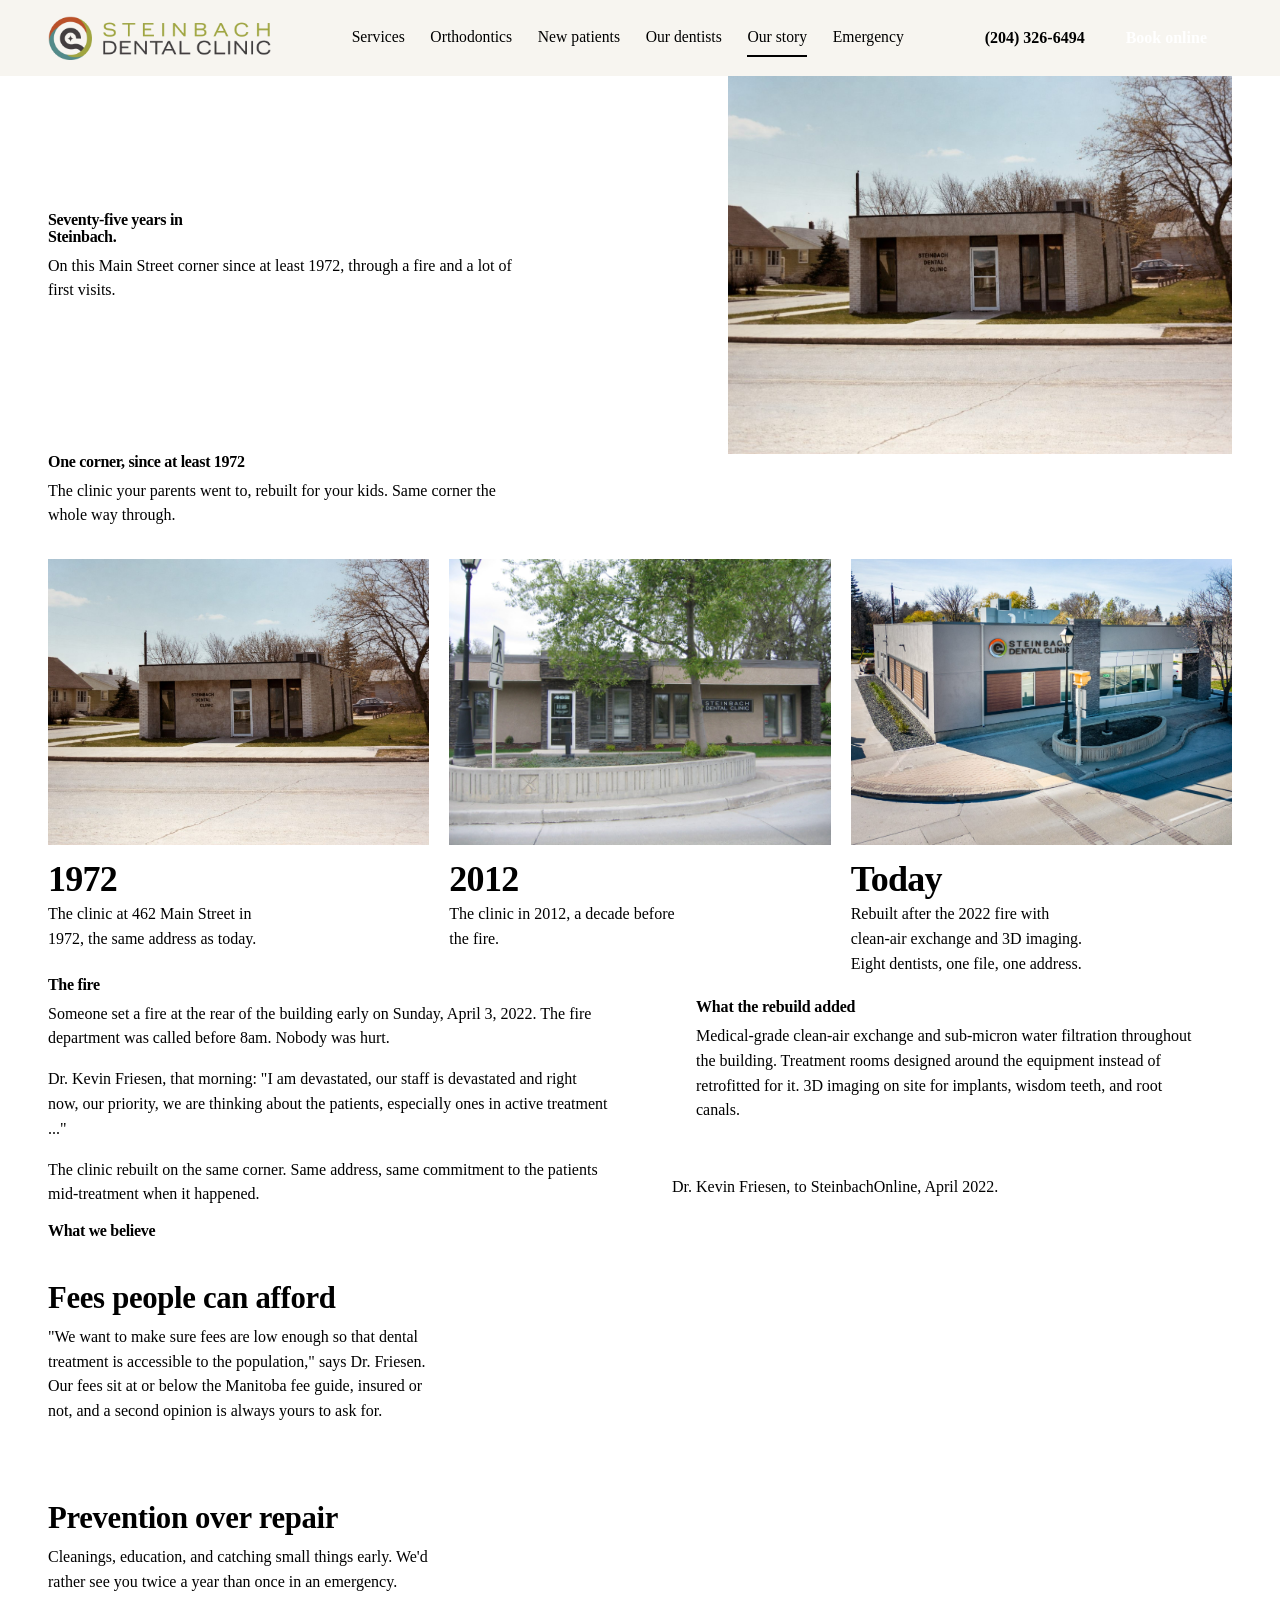
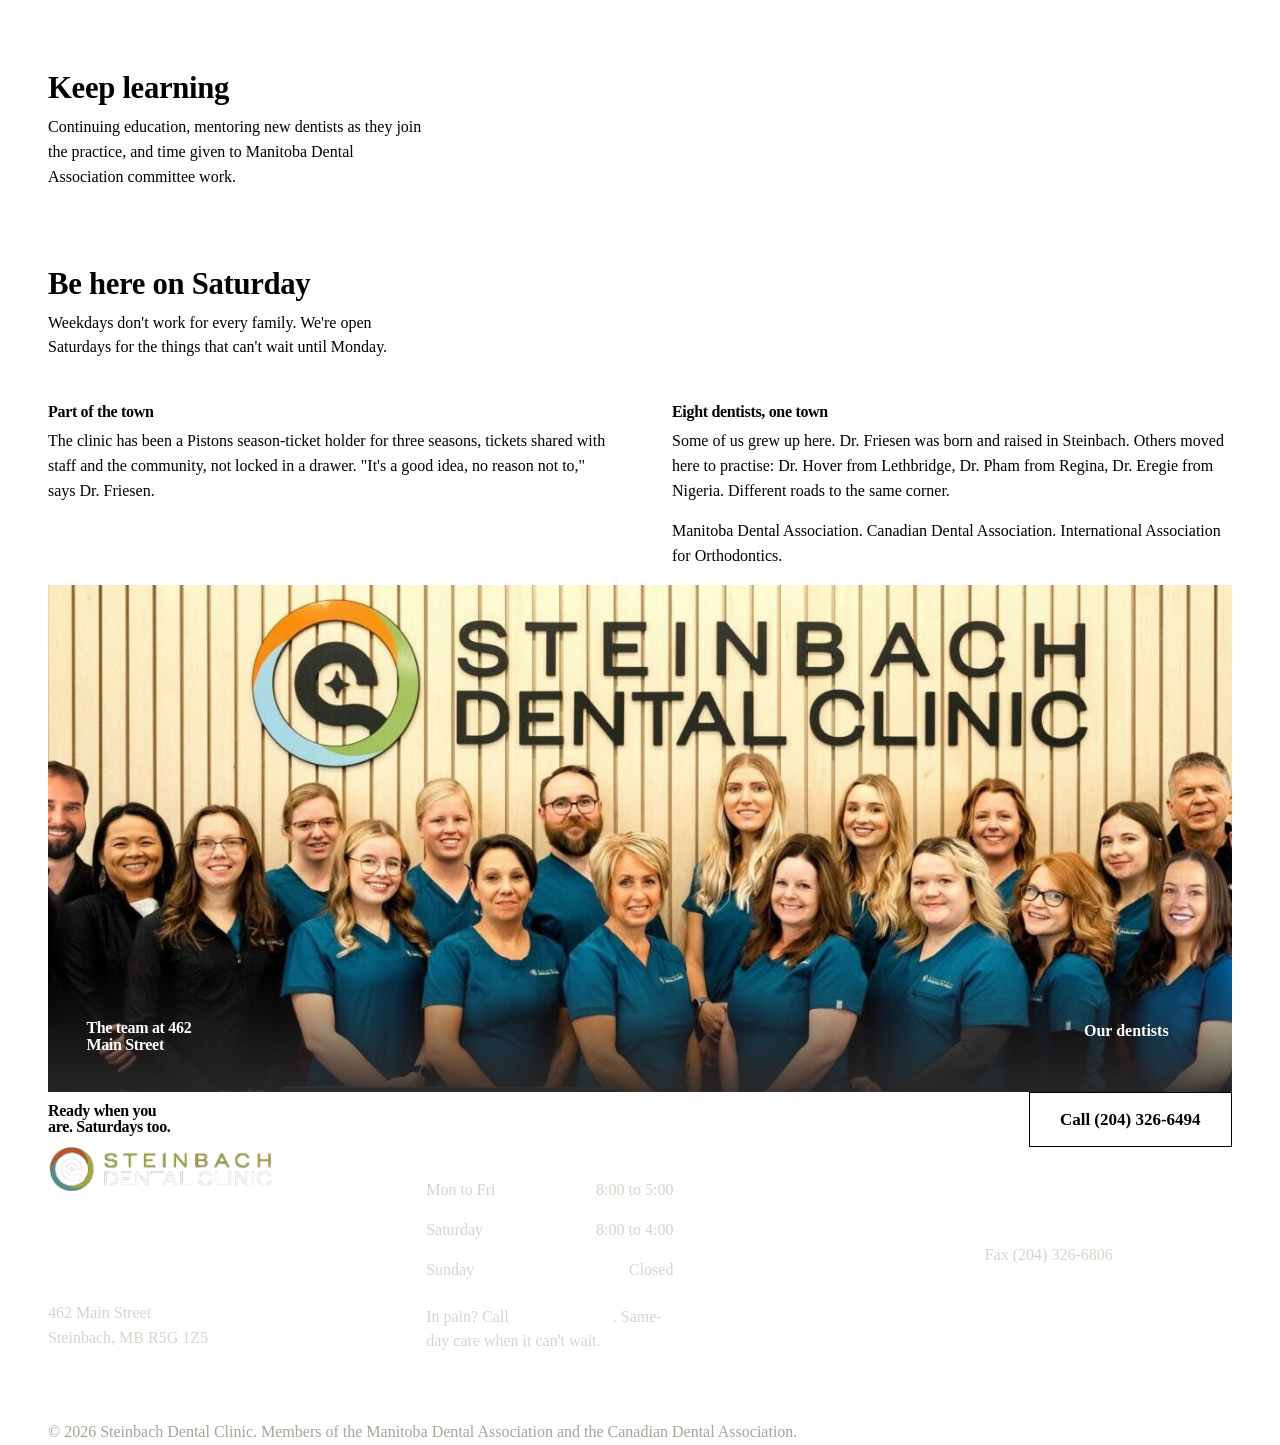
==== commit 21b51577: "Tailwind + Alpine build, WordPress theme, local fonts" ====
--- a/about.html
+++ b/about.html
@@ -7,20 +7,19 @@
 <meta name="description" content="Seventy-five years in Steinbach. How a Main Street clinic rebuilt after a fire and grew into eight dentists under one roof.">
 <meta name="robots" content="noindex, nofollow">
 <link rel="icon" href="assets/img/icon-160.png" type="image/png">
-<link rel="preconnect" href="https://fonts.googleapis.com">
-<link rel="preconnect" href="https://fonts.gstatic.com" crossorigin>
-<link href="https://fonts.googleapis.com/css2?family=Bricolage+Grotesque:opsz,wght@12..96,400..800&family=Hanken+Grotesk:wght@400..700&family=Montserrat:wght@500;600&display=swap" rel="stylesheet">
-<link rel="stylesheet" href="assets/css/brand.css">
+<link rel="stylesheet" href="assets/fonts/fonts.css">
 <link rel="stylesheet" href="assets/css/site.css">
+<script src="assets/js/alpine-intersect.min.js" defer></script>
+<script src="assets/js/alpine.min.js" defer></script>
 </head>
 <body>
 <a class="sr-only" href="#main">Skip to content</a>
-<header class="topbar">
+<header class="topbar" x-data="{open:false}">
   <div class="wrap">
     <a class="logo" href="index.html" aria-label="Steinbach Dental Clinic home">
       <img class="lockup" src="assets/img/lockup-light.png" alt="Steinbach Dental Clinic" width="220" height="44">
     </a>
-    <nav class="nav" aria-label="Main">
+    <nav class="nav" aria-label="Main" :class="{open:open}">
       <a href="services.html">Services</a>
       <a href="orthodontics.html">Orthodontics</a>
       <a href="new-patients.html">New patients</a>
@@ -31,7 +30,7 @@
     <div class="actions">
       <a class="phone" href="tel:+12043266494">(204) 326-6494</a>
       <a class="btn btn-primary" href="book.html">Book online</a>
-      <button class="menu-btn" aria-expanded="false" aria-controls="nav">Menu</button>
+      <button class="menu-btn" x-on:click="open=!open" :aria-expanded="open" x-text="open ? 'Close' : 'Menu'" aria-controls="nav">Menu</button>
     </div>
   </div>
 </header>
@@ -52,22 +51,22 @@
     <h2>One corner, since at least 1972</h2>
     <p class="lead">The clinic your parents went to, rebuilt for your kids. Same corner the whole way through.</p>
     <div class="timeline">
-      <div class="tl reveal"><img src="assets/img/exterior-1972.jpg" alt="Steinbach Dental Clinic in 1972" width="1200" height="900"><b>1972</b><p>The clinic at 462 Main Street in 1972, the same address as today.</p></div>
-      <div class="tl reveal"><img src="assets/img/exterior-2012.jpg" alt="Steinbach Dental Clinic in 2012" width="1200" height="900"><b>2012</b><p>The clinic in 2012, a decade before the fire.</p></div>
-      <div class="tl reveal"><img src="assets/img/exterior-2026.jpg" alt="Steinbach Dental Clinic today" width="1200" height="900"><b>Today</b><p>Rebuilt after the 2022 fire with clean-air exchange and 3D imaging. Eight dentists, one file, one address.</p></div>
+      <div class="tl reveal" x-data x-intersect.once="$el.classList.add('in')"><img src="assets/img/exterior-1972.jpg" alt="Steinbach Dental Clinic in 1972" width="1200" height="900"><b>1972</b><p>The clinic at 462 Main Street in 1972, the same address as today.</p></div>
+      <div class="tl reveal" x-data x-intersect.once="$el.classList.add('in')"><img src="assets/img/exterior-2012.jpg" alt="Steinbach Dental Clinic in 2012" width="1200" height="900"><b>2012</b><p>The clinic in 2012, a decade before the fire.</p></div>
+      <div class="tl reveal" x-data x-intersect.once="$el.classList.add('in')"><img src="assets/img/exterior-2026.jpg" alt="Steinbach Dental Clinic today" width="1200" height="900"><b>Today</b><p>Rebuilt after the 2022 fire with clean-air exchange and 3D imaging. Eight dentists, one file, one address.</p></div>
     </div>
   </div>
 </section>
 
 <section class="section alt">
   <div class="wrap cols">
-    <div class="reveal">
+    <div class="reveal" x-data x-intersect.once="$el.classList.add('in')">
       <h2>The fire</h2>
       <p>Someone set a fire at the rear of the building early on Sunday, April 3, 2022. The fire department was called before 8am. Nobody was hurt.</p>
       <p>Dr. Kevin Friesen, that morning: "I am devastated, our staff is devastated and right now, our priority, we are thinking about the patients, especially ones in active treatment ..."</p>
       <p>The clinic rebuilt on the same corner. Same address, same commitment to the patients mid-treatment when it happened.</p>
     </div>
-    <div class="reveal">
+    <div class="reveal" x-data x-intersect.once="$el.classList.add('in')">
       <div class="callout">
         <h3>What the rebuild added</h3>
         <p>Medical-grade clean-air exchange and sub-micron water filtration throughout the building. Treatment rooms designed around the equipment instead of retrofitted for it. 3D imaging on site for implants, wisdom teeth, and root canals.</p>
@@ -81,19 +80,19 @@
   <div class="wrap">
     <h2>What we believe</h2>
     <div class="rows">
-      <div class="row reveal">
+      <div class="row reveal" x-data x-intersect.once="$el.classList.add('in')">
         <h3>Fees people can afford</h3>
         <p>"We want to make sure fees are low enough so that dental treatment is accessible to the population," says Dr. Friesen. Our fees sit at or below the Manitoba fee guide, insured or not, and a second opinion is always yours to ask for.</p>
       </div>
-      <div class="row reveal">
+      <div class="row reveal" x-data x-intersect.once="$el.classList.add('in')">
         <h3>Prevention over repair</h3>
         <p>Cleanings, education, and catching small things early. We'd rather see you twice a year than once in an emergency.</p>
       </div>
-      <div class="row reveal">
+      <div class="row reveal" x-data x-intersect.once="$el.classList.add('in')">
         <h3>Keep learning</h3>
         <p>Continuing education, mentoring new dentists as they join the practice, and time given to Manitoba Dental Association committee work.</p>
       </div>
-      <div class="row reveal">
+      <div class="row reveal" x-data x-intersect.once="$el.classList.add('in')">
         <h3>Be here on Saturday</h3>
         <p>Weekdays don't work for every family. We're open Saturdays for the things that can't wait until Monday.</p>
       </div>
@@ -103,11 +102,11 @@
 
 <section class="section alt">
   <div class="wrap cols">
-    <div class="reveal">
+    <div class="reveal" x-data x-intersect.once="$el.classList.add('in')">
       <h2>Part of the town</h2>
       <p>The clinic has been a Pistons season-ticket holder for three seasons, tickets shared with staff and the community, not locked in a drawer. "It's a good idea, no reason not to," says Dr. Friesen.</p>
     </div>
-    <div class="reveal">
+    <div class="reveal" x-data x-intersect.once="$el.classList.add('in')">
       <h2>Eight dentists, one town</h2>
       <p>Some of us grew up here. Dr. Friesen was born and raised in Steinbach. Others moved here to practise: Dr. Hover from Lethbridge, Dr. Pham from Regina, Dr. Eregie from Nigeria. Different roads to the same corner.</p>
       <p class="small muted">Manitoba Dental Association. Canadian Dental Association. International Association for Orthodontics.</p>
@@ -117,7 +116,7 @@
 
 <section class="section">
   <div class="wrap">
-    <div class="fullbleed reveal">
+    <div class="fullbleed reveal" x-data x-intersect.once="$el.classList.add('in')">
       <img src="assets/img/team-2023.jpg" alt="The Steinbach Dental Clinic team in front of the clinic wall">
       <div class="over">
         <h2>The team at 462 Main Street</h2>
@@ -187,6 +186,5 @@
     </div>
   </div>
 </footer>
-<script src="assets/js/site.js"></script>
 </body>
 </html>
--- a/assets/fonts/fonts.css
+++ b/assets/fonts/fonts.css
@@ -0,0 +1,33 @@
+@font-face {
+  font-family: 'Bricolage Grotesque';
+  font-style: normal;
+  font-weight: 400 800;
+  font-stretch: 100%;
+  font-display: swap;
+  src: url(./BricolageGrotesque-400_800.woff2) format('woff2');
+  unicode-range: U+0000-00FF, U+0131, U+0152-0153, U+02BB-02BC, U+02C6, U+02DA, U+02DC, U+0304, U+0308, U+0329, U+2000-206F, U+20AC, U+2122, U+2191, U+2193, U+2212, U+2215, U+FEFF, U+FFFD;
+}
+@font-face {
+  font-family: 'Hanken Grotesk';
+  font-style: normal;
+  font-weight: 400 700;
+  font-display: swap;
+  src: url(./HankenGrotesk-400_700.woff2) format('woff2');
+  unicode-range: U+0000-00FF, U+0131, U+0152-0153, U+02BB-02BC, U+02C6, U+02DA, U+02DC, U+0304, U+0308, U+0329, U+2000-206F, U+20AC, U+2122, U+2191, U+2193, U+2212, U+2215, U+FEFF, U+FFFD;
+}
+@font-face {
+  font-family: 'Montserrat';
+  font-style: normal;
+  font-weight: 500;
+  font-display: swap;
+  src: url(./Montserrat-500.woff2) format('woff2');
+  unicode-range: U+0000-00FF, U+0131, U+0152-0153, U+02BB-02BC, U+02C6, U+02DA, U+02DC, U+0304, U+0308, U+0329, U+2000-206F, U+20AC, U+2122, U+2191, U+2193, U+2212, U+2215, U+FEFF, U+FFFD;
+}
+@font-face {
+  font-family: 'Montserrat';
+  font-style: normal;
+  font-weight: 600;
+  font-display: swap;
+  src: url(./Montserrat-600.woff2) format('woff2');
+  unicode-range: U+0000-00FF, U+0131, U+0152-0153, U+02BB-02BC, U+02C6, U+02DA, U+02DC, U+0304, U+0308, U+0329, U+2000-206F, U+20AC, U+2122, U+2191, U+2193, U+2212, U+2215, U+FEFF, U+FFFD;
+}
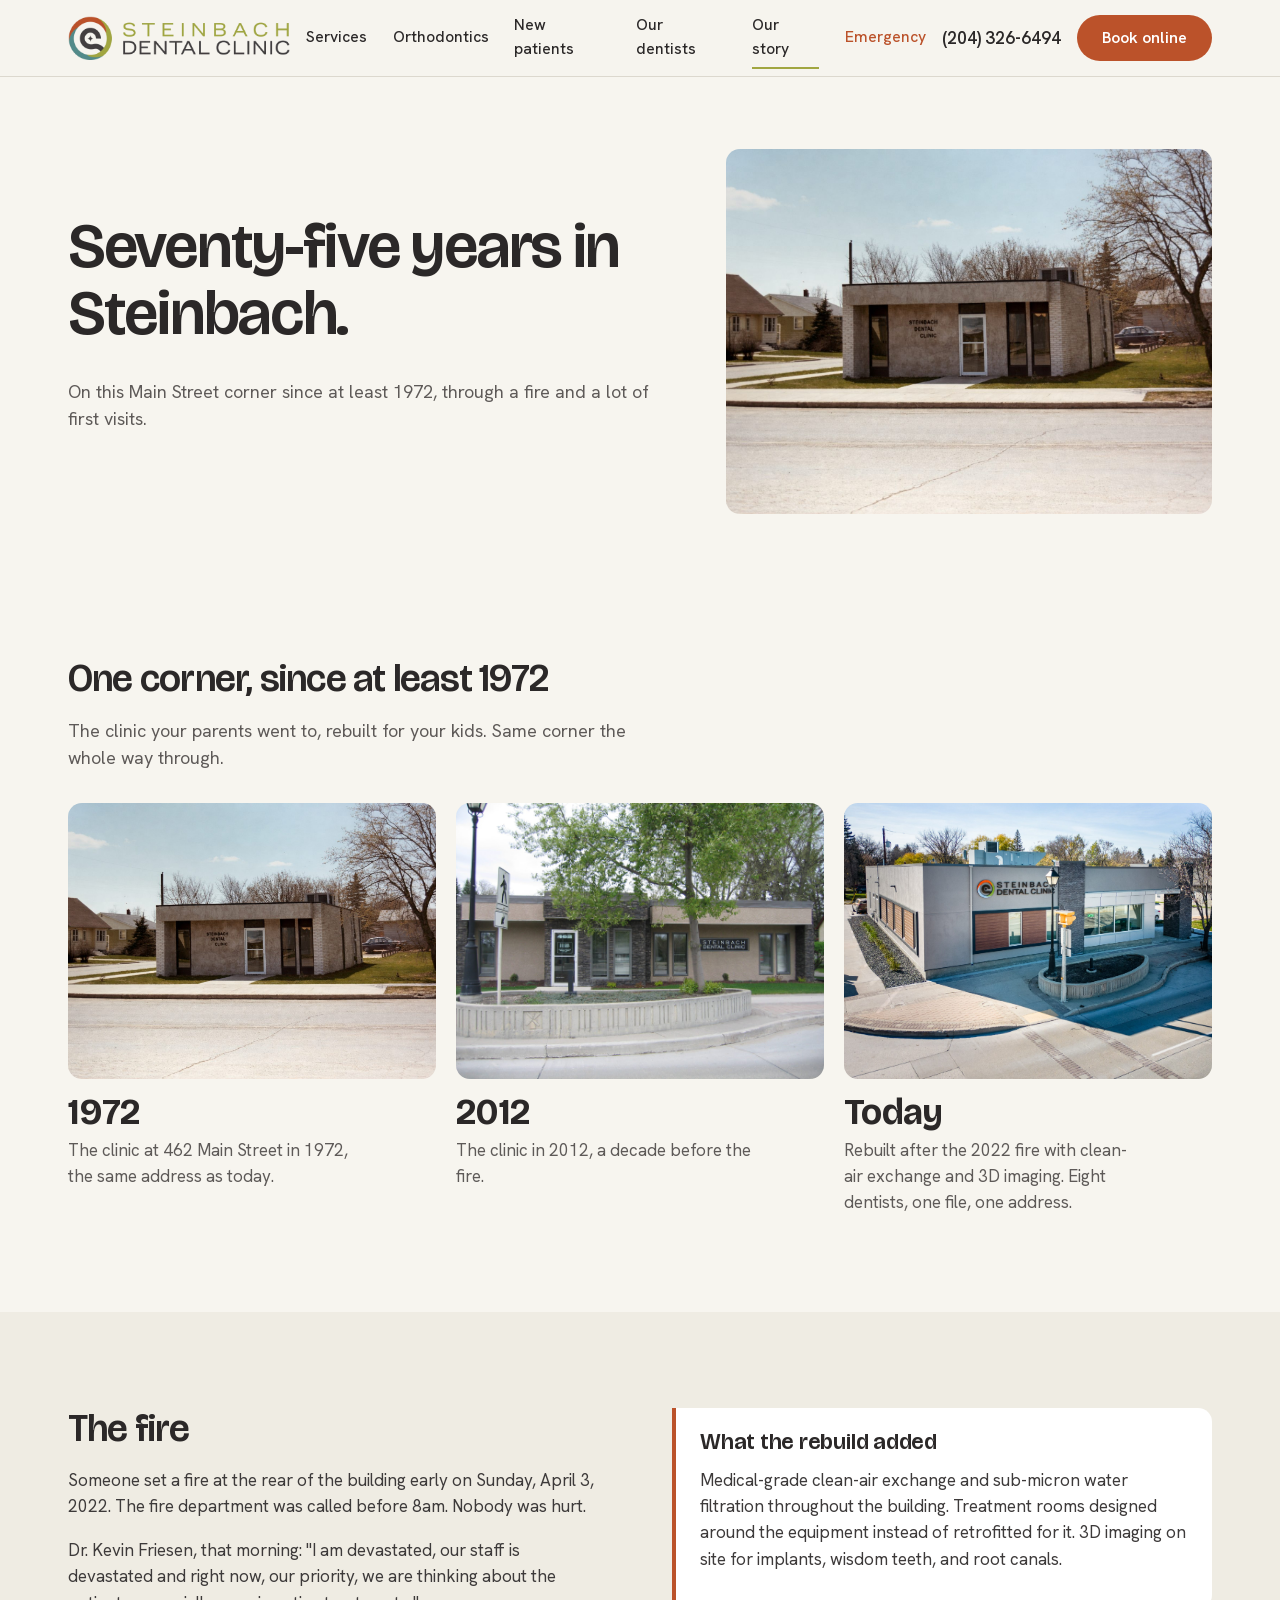
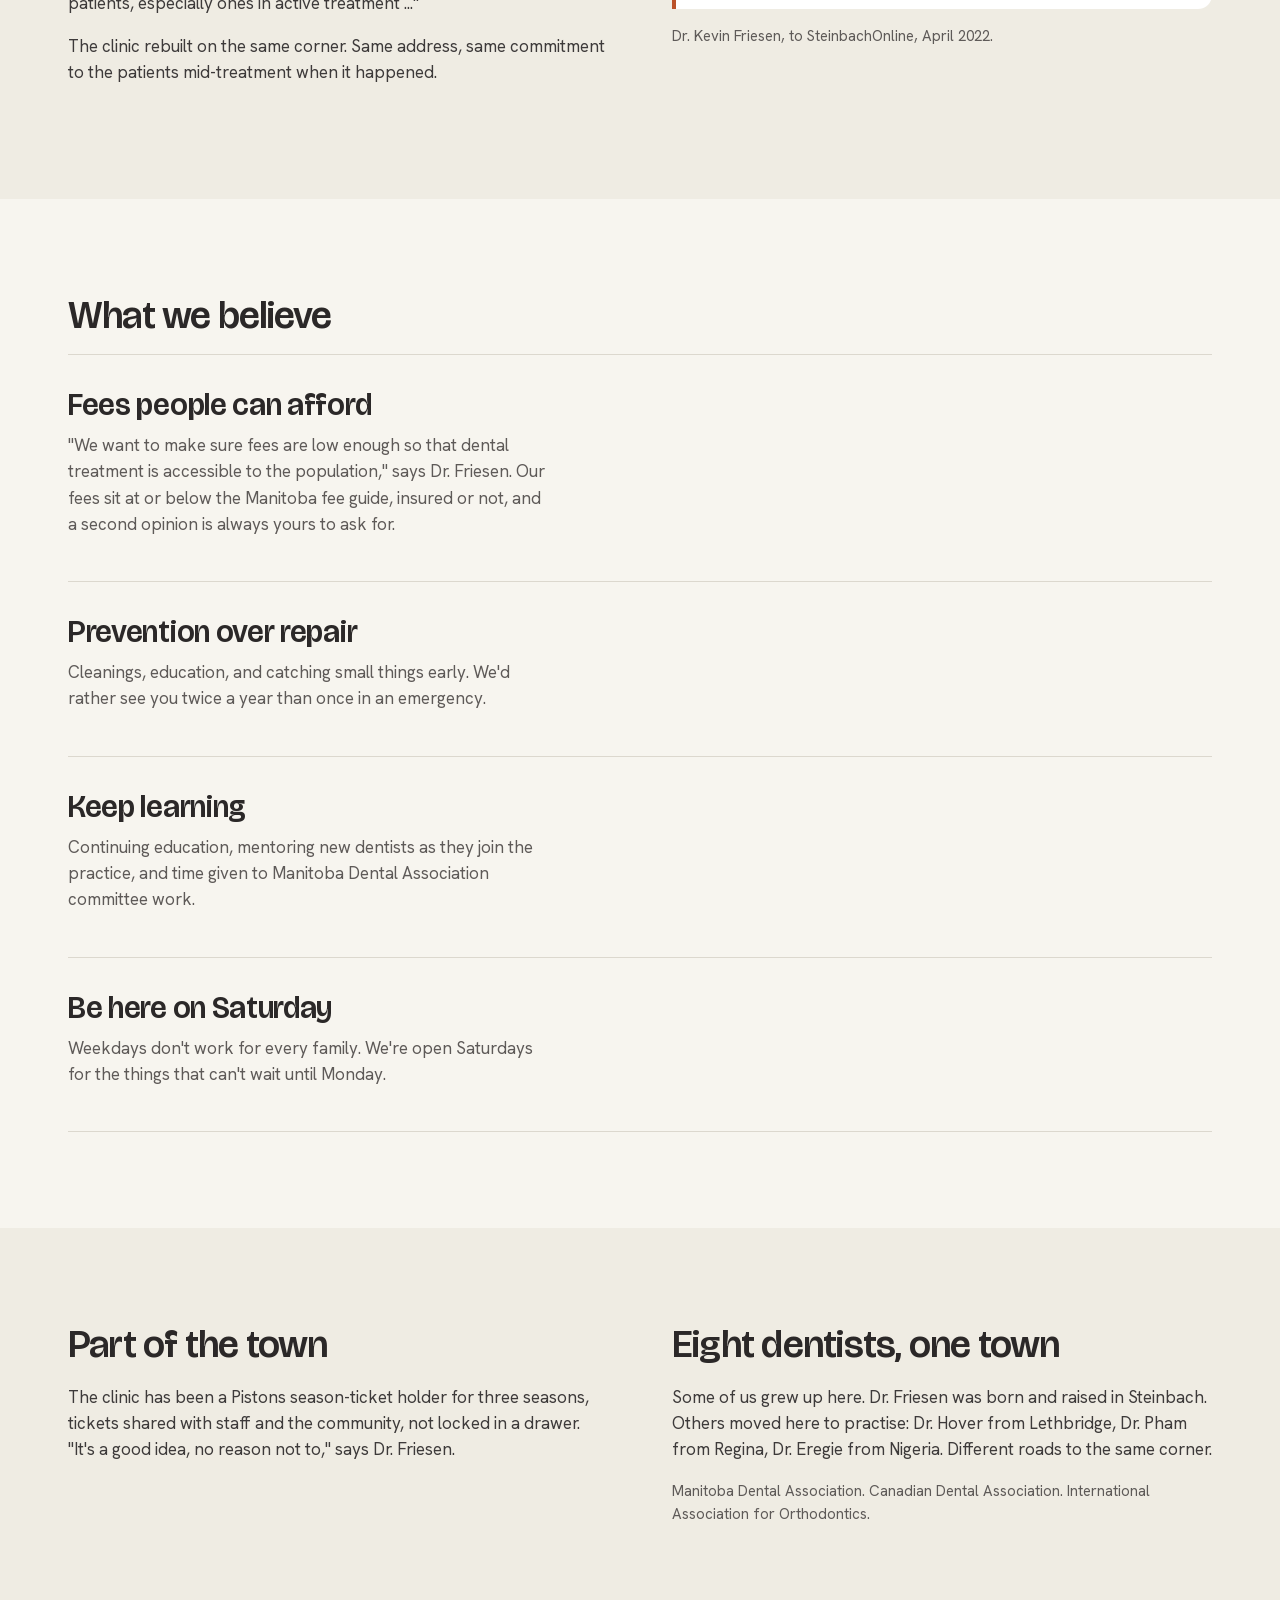
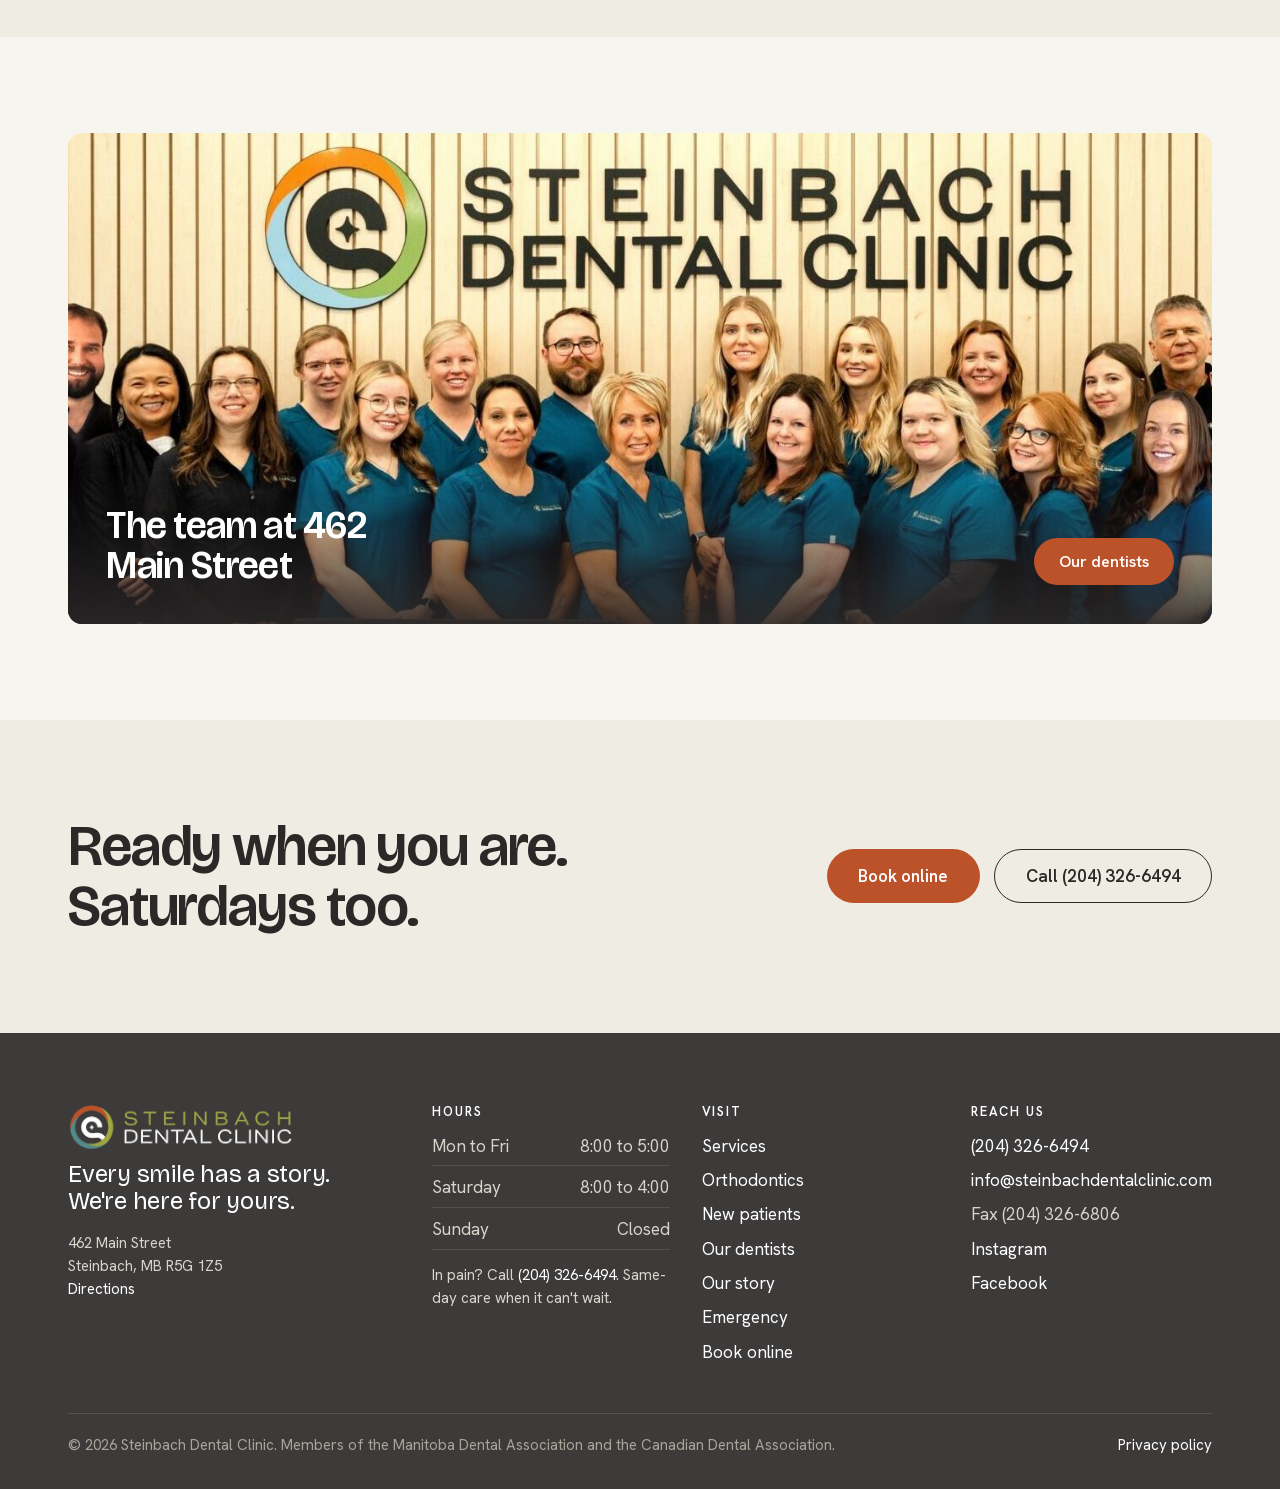
==== commit e0845812: "Cache-bust stylesheet" ====
--- a/about.html
+++ b/about.html
@@ -8,7 +8,7 @@
 <meta name="robots" content="noindex, nofollow">
 <link rel="icon" href="assets/img/icon-160.png" type="image/png">
 <link rel="stylesheet" href="assets/fonts/fonts.css">
-<link rel="stylesheet" href="assets/css/site.css">
+<link rel="stylesheet" href="assets/css/site.css?v=20260911b">
 <script src="assets/js/alpine-intersect.min.js" defer></script>
 <script src="assets/js/alpine.min.js" defer></script>
 </head>
--- a/assets/css/site.css
+++ b/assets/css/site.css
@@ -1,254 +1 @@
-/* Steinbach Dental Clinic site styles. Depends on brand.css tokens. No framework, no build. */
-*,*::before,*::after{box-sizing:border-box}
-html{scroll-behavior:smooth;-webkit-text-size-adjust:100%}
-body{margin:0;overflow-x:clip;background:var(--sdc-paper);color:var(--sdc-charcoal);font-family:var(--font-body);font-size:var(--t-body);line-height:1.55;font-weight:400}
-img{max-width:100%;height:auto;display:block}
-a{color:var(--sdc-rust);text-decoration:none}
-a:hover{color:var(--sdc-rust-deep)}
-h1,h2,h3,h4{font-family:var(--font-display);color:var(--sdc-ink);margin:0 0 .5em;line-height:1.05;letter-spacing:-.02em;font-weight:600;font-variation-settings:"opsz" 96}
-h1{font-size:var(--t-h1)}
-h2{font-size:var(--t-h2)}
-h3{font-size:var(--t-h3);line-height:1.2;letter-spacing:-.01em}
-p{margin:0 0 1em}
-.lead{font-size:var(--t-lead);color:var(--sdc-ink-2);max-width:60ch;line-height:1.5}
-.muted{color:var(--sdc-ink-2)}
-.small{font-size:var(--t-small)}
-.wrap{max-width:var(--max);margin:0 auto;padding:0 clamp(1.25rem,4vw,3rem)}
-.section{padding:var(--space-7) 0}
-.section.tight{padding:var(--space-6) 0}
-.section.alt{background:var(--sdc-paper-2)}
-.section.dark{background:var(--sdc-charcoal);color:#EDEAE3}
-.section.dark h2,.section.dark h3{color:#FFFFFF}
-.section.dark .lead,.section.dark .muted{color:#CFCAC1}
-.eyebrow{font-family:var(--font-body);font-size:var(--t-label);font-weight:600;letter-spacing:.14em;text-transform:uppercase;color:var(--sdc-olive);margin:0 0 1rem}
-.sr-only{position:absolute;width:1px;height:1px;overflow:hidden;clip:rect(0 0 0 0);white-space:nowrap}
-
-/* Buttons: pill, one action colour */
-.btn{display:inline-flex;align-items:center;gap:.5rem;padding:.9rem 1.5rem;border-radius:var(--radius-pill);font-family:var(--font-body);font-weight:600;font-size:1rem;line-height:1;border:1.5px solid transparent;cursor:pointer;transition:transform .15s ease,background .2s ease,color .2s ease,border-color .2s ease;white-space:nowrap}
-.btn:active{transform:translateY(1px)}
-.btn-primary{background:var(--sdc-rust);color:#fff}
-.btn-primary:hover{background:var(--sdc-rust-deep);color:#fff}
-.btn-ghost{background:transparent;color:var(--sdc-ink);border-color:var(--sdc-ink)}
-.btn-ghost:hover{background:var(--sdc-ink);color:var(--sdc-paper)}
-.section.dark .btn-ghost{color:#fff;border-color:#fff}
-.section.dark .btn-ghost:hover{background:#fff;color:var(--sdc-ink)}
-.btn-lg{padding:1.1rem 1.9rem;font-size:1.0625rem}
-.link-arrow{font-weight:600;color:var(--sdc-rust)}
-.link-arrow::after{content:" \2192";transition:transform .2s}
-.link-arrow:hover::after{display:inline-block;transform:translateX(3px)}
-
-/* Header */
-.topbar{position:sticky;top:0;z-index:50;background:rgba(247,245,239,.92);backdrop-filter:saturate(160%) blur(10px);-webkit-backdrop-filter:saturate(160%) blur(10px);border-bottom:1px solid var(--sdc-line)}
-.topbar .wrap{display:flex;align-items:center;justify-content:space-between;height:76px;gap:1rem}
-.logo{display:flex;align-items:center;gap:.7rem;color:inherit}
-.logo img{width:44px;height:44px}
-.logo img.lockup{width:auto;height:44px}
-@media (max-width:600px){.topbar .logo img.lockup{height:36px}}
-.wordmark{font-family:var(--font-wordmark);text-transform:uppercase;letter-spacing:.22em;line-height:1.05;font-weight:500;font-size:.78rem}
-.wordmark span{display:block}
-.wordmark .w1{color:var(--sdc-olive)}
-.wordmark .w2{color:var(--sdc-charcoal);letter-spacing:.14em;font-weight:600}
-.nav{display:flex;align-items:center;gap:1.6rem}
-.nav a{color:var(--sdc-ink);font-weight:500;font-size:.98rem;padding:.35rem 0;border-bottom:2px solid transparent}
-.nav a:hover,.nav a[aria-current="page"]{border-bottom-color:var(--sdc-olive);color:var(--sdc-ink)}
-.nav .nav-em{color:var(--sdc-rust)}
-.topbar .actions{display:flex;align-items:center;gap:1rem}
-.topbar .phone{font-weight:600;color:var(--sdc-ink);white-space:nowrap}
-.menu-btn{display:none;background:none;border:1.5px solid var(--sdc-ink);border-radius:var(--radius-pill);padding:.55rem .9rem;font:inherit;font-weight:600;cursor:pointer}
-@media (max-width:600px){.topbar .wordmark{display:none}.topbar .logo img.lockup{height:34px}.topbar .btn{padding:.75rem 1.1rem;font-size:.95rem}.topbar .wrap{height:68px}.nav{top:68px}}
-@media (max-width:1060px){
-  .nav{display:none;position:absolute;left:0;right:0;top:76px;background:var(--sdc-paper);border-bottom:1px solid var(--sdc-line);flex-direction:column;align-items:stretch;gap:0;padding:.5rem 0 1rem}
-  .nav.open{display:flex}
-  .nav a{padding:.85rem clamp(1.25rem,4vw,3rem);border-bottom:1px solid var(--sdc-line);font-size:1.05rem}
-  .nav a[aria-current="page"]{border-bottom-color:var(--sdc-line);color:var(--sdc-olive)}
-  .menu-btn{display:inline-block}
-  .topbar .phone{display:none}
-}
-
-/* Hero */
-.hero{padding:var(--space-6) 0 var(--space-7)}
-.hero .grid{display:grid;grid-template-columns:1.05fr .95fr;gap:clamp(2rem,5vw,5rem);align-items:center}
-.hero h1{font-size:var(--t-display);margin-bottom:1.25rem;max-width:15ch}
-.hero .lead{margin-bottom:2rem}
-.hero .cta{display:flex;gap:.9rem;flex-wrap:wrap;align-items:center}
-.ring{position:relative;width:min(100%,560px);aspect-ratio:1;margin-left:auto}
-.ring img{width:100%;height:100%;object-fit:cover;border-radius:50%}
-.ring::before{content:"";position:absolute;inset:-14px;border-radius:50%;background:conic-gradient(from 200deg,var(--sdc-rust) 0 33%,var(--sdc-olive) 33% 66%,var(--sdc-teal) 66% 100%);z-index:0;-webkit-mask:radial-gradient(farthest-side,transparent calc(100% - 15px),#000 calc(100% - 14px));mask:radial-gradient(farthest-side,transparent calc(100% - 15px),#000 calc(100% - 14px))}
-.ring .cap{position:absolute;left:8%;bottom:-1.25rem;background:var(--sdc-paper);border:1px solid var(--sdc-line);border-radius:var(--radius-pill);padding:.55rem 1rem;font-size:var(--t-small);font-weight:600;box-shadow:var(--shadow)}
-@media (max-width:900px){.hero .grid{grid-template-columns:1fr}.ring{margin:1rem auto 0;width:min(100%,420px)}.hero h1{max-width:none}}
-
-/* Proof strip */
-.proof{border-top:1px solid var(--sdc-line);border-bottom:1px solid var(--sdc-line);background:var(--sdc-paper)}
-.proof .wrap{display:grid;grid-template-columns:repeat(4,1fr);gap:1rem;padding-top:1.6rem;padding-bottom:1.6rem}
-.proof b{display:block;font-family:var(--font-display);font-size:2rem;line-height:1;color:var(--sdc-ink);letter-spacing:-.02em}
-.proof span{font-size:var(--t-small);color:var(--sdc-ink-2)}
-@media (max-width:760px){.proof .wrap{grid-template-columns:repeat(2,1fr);gap:1.25rem}}
-
-/* Split section: sticky image beside stacked rows */
-.split{display:grid;grid-template-columns:1fr 1fr;gap:clamp(2rem,6vw,6rem);align-items:start}
-.split .sticky{position:sticky;top:110px}
-.split img{border-radius:var(--radius);width:100%;aspect-ratio:4/5;object-fit:cover}
-.rows{border-top:1px solid var(--sdc-line)}
-.row{padding:2rem 0;border-bottom:1px solid var(--sdc-line)}
-.row h3{font-size:clamp(1.5rem,2.4vw,2rem);margin-bottom:.5rem}
-.row p{max-width:48ch;color:var(--sdc-ink-2);margin-bottom:.75rem}
-@media (max-width:900px){.split{grid-template-columns:1fr}.split .sticky{position:static}.split img{aspect-ratio:3/2}}
-
-/* Bento */
-.bento{display:grid;grid-template-columns:repeat(6,1fr);grid-auto-rows:minmax(220px,auto);gap:1rem}
-.cell{border-radius:var(--radius);padding:1.6rem;position:relative;overflow:hidden;display:flex;flex-direction:column;justify-content:flex-end;min-height:220px;color:inherit;transition:transform .2s ease}
-a.cell:hover{transform:translateY(-3px)}
-.cell h3{margin-bottom:.35rem}
-.cell p{margin:0;color:var(--sdc-ink-2);max-width:34ch}
-.cell.tint-olive{background:var(--sdc-olive-tint)}
-.cell.tint-rust{background:var(--sdc-rust-tint)}
-.cell.tint-teal{background:var(--sdc-teal-tint)}
-.cell.tint-paper{background:#fff;border:1px solid var(--sdc-line)}
-.cell.photo{padding:0;justify-content:flex-end;min-height:300px}
-.cell.photo img{position:absolute;inset:0;width:100%;height:100%;object-fit:cover}
-.cell.photo .over{position:relative;padding:1.6rem;background:linear-gradient(to top,rgba(43,40,40,.85),rgba(43,40,40,0));color:#fff}
-.cell.photo .over h3{color:#fff}
-.cell.photo .over p{color:#E6E2DA}
-.c-3{grid-column:span 3}.c-2{grid-column:span 2}.c-4{grid-column:span 4}.r-2{grid-row:span 2}
-@media (max-width:900px){.bento{grid-template-columns:1fr 1fr}.c-3,.c-2,.c-4{grid-column:span 2}.r-2{grid-row:span 1}}
-@media (max-width:560px){.bento{grid-template-columns:1fr}.c-3,.c-2,.c-4{grid-column:span 1}}
-
-/* Feature band (dark, once per page) */
-.band .grid{display:grid;grid-template-columns:1.1fr .9fr;gap:clamp(2rem,5vw,5rem);align-items:center}
-.band h2{font-size:var(--t-h1);max-width:14ch}
-.band ul{list-style:none;padding:0;margin:1.5rem 0 0;display:grid;gap:.9rem}
-.band li{padding-left:1.4rem;position:relative;color:#E6E2DA}
-.band li::before{content:"";position:absolute;left:0;top:.55em;width:.55rem;height:.55rem;border-radius:50%;background:var(--sdc-olive)}
-.band img{border-radius:var(--radius);width:100%;aspect-ratio:4/3;object-fit:cover}
-.band .how{display:grid;gap:1rem}
-.band .how div{border-top:1px solid rgba(255,255,255,.18);padding:1.1rem 0 0}
-.band .how b{display:block;font-family:var(--font-display);font-size:1.5rem;color:#fff;letter-spacing:-.01em;margin-bottom:.25rem}
-.band .how p{margin:0;color:#CFCAC1;max-width:36ch}
-@media (max-width:900px){.band .grid{grid-template-columns:1fr}}
-
-/* Timeline */
-.timeline{display:grid;grid-template-columns:repeat(3,1fr);gap:1.25rem;margin-top:2rem}
-.tl{position:relative}
-.tl img{border-radius:var(--radius);aspect-ratio:4/3;object-fit:cover;width:100%}
-.tl b{display:block;font-family:var(--font-display);font-size:2.25rem;line-height:1;margin:1rem 0 .35rem;color:var(--sdc-ink);letter-spacing:-.02em}
-.tl p{color:var(--sdc-ink-2);margin:0;max-width:30ch}
-@media (max-width:760px){.timeline{grid-template-columns:1fr}}
-
-/* Quotes */
-.quotes{display:grid;grid-template-columns:repeat(3,1fr);gap:1.25rem}
-.quote{background:#fff;border:1px solid var(--sdc-line);border-radius:var(--radius);padding:1.75rem}
-.quote p{font-family:var(--font-display);font-size:1.25rem;line-height:1.35;color:var(--sdc-ink);margin-bottom:1rem;letter-spacing:-.01em}
-.quote cite{font-style:normal;font-size:var(--t-small);color:var(--sdc-ink-2)}
-.quote cite b{color:var(--sdc-ink);font-weight:600}
-.stars{color:var(--sdc-olive);letter-spacing:.1em;font-size:.9rem;margin-bottom:.6rem}
-@media (max-width:900px){.quotes{grid-template-columns:1fr}}
-
-/* Steps */
-.steps{counter-reset:step;display:grid;grid-template-columns:repeat(3,1fr);gap:1.5rem;margin-top:2rem}
-.step{counter-increment:step;padding-top:1.25rem;border-top:2px solid var(--sdc-olive)}
-.step::before{content:counter(step);font-family:var(--font-display);font-size:2rem;color:var(--sdc-olive);display:block;line-height:1;margin-bottom:.6rem}
-.step h3{margin-bottom:.4rem}
-.step p{color:var(--sdc-ink-2);margin:0}
-@media (max-width:760px){.steps{grid-template-columns:1fr}}
-
-/* Team teaser / full-bleed photo */
-.fullbleed{position:relative;overflow:hidden;border-radius:var(--radius)}
-.fullbleed img{width:100%;aspect-ratio:21/9;object-fit:cover}
-.fullbleed .over{position:absolute;left:0;right:0;bottom:0;padding:clamp(1.25rem,3vw,2.5rem);background:linear-gradient(to top,rgba(43,40,40,.9),rgba(43,40,40,0));color:#fff;display:flex;justify-content:space-between;align-items:flex-end;gap:1rem;flex-wrap:wrap}
-.fullbleed h2{color:#fff;margin:0;max-width:14ch}
-@media (max-width:760px){.fullbleed img{aspect-ratio:4/3}}
-
-/* CTA close */
-.close-cta{text-align:left}
-.close-cta .grid{display:grid;grid-template-columns:1fr auto;gap:2rem;align-items:center}
-.close-cta h2{font-size:var(--t-h1);max-width:16ch;margin:0}
-@media (max-width:760px){.close-cta .grid{grid-template-columns:1fr}}
-
-/* Footer */
-.footer{background:var(--sdc-charcoal);color:#D9D4CB;padding:var(--space-6) 0 var(--space-4)}
-.footer a{color:#fff}
-.footer a:hover{color:var(--sdc-olive)}
-.footer .grid{display:grid;grid-template-columns:1.4fr 1fr 1fr 1fr;gap:2rem}
-.footer h4{color:#fff;font-family:var(--font-body);font-size:var(--t-label);letter-spacing:.14em;text-transform:uppercase;margin-bottom:.9rem;font-weight:600}
-.footer ul{list-style:none;margin:0;padding:0;display:grid;gap:.5rem}
-.footer .tag{font-family:var(--font-display);font-size:1.5rem;color:#fff;letter-spacing:-.01em;line-height:1.15;margin:.75rem 0 1rem;max-width:18ch}
-.footer .hours li{display:flex;justify-content:space-between;gap:1rem;border-bottom:1px solid rgba(255,255,255,.1);padding-bottom:.4rem}
-.footer .legal{margin-top:var(--space-5);padding-top:1.25rem;border-top:1px solid rgba(255,255,255,.12);display:flex;justify-content:space-between;gap:1rem;flex-wrap:wrap;font-size:var(--t-small);color:#A9A399}
-.footer .logo .wordmark .w2{color:#fff}
-@media (max-width:900px){.footer .grid{grid-template-columns:1fr 1fr}}
-@media (max-width:560px){.footer .grid{grid-template-columns:1fr}}
-
-/* Page header (inner pages) */
-.page-head{padding:var(--space-6) 0 var(--space-5)}
-.page-head h1{max-width:18ch;font-size:var(--t-display)}
-.page-head .lead{margin-top:.5rem}
-.page-head.with-img .grid{display:grid;grid-template-columns:1.1fr .9fr;gap:clamp(2rem,5vw,5rem);align-items:center}
-.page-head.with-img img{border-radius:var(--radius);aspect-ratio:4/3;object-fit:cover;width:100%}
-@media (max-width:900px){.page-head.with-img .grid{grid-template-columns:1fr}}
-
-/* Prose */
-.prose{max-width:66ch}
-.prose h2{margin-top:2.5rem}
-.prose h3{margin-top:1.75rem}
-.prose ul{padding-left:1.2rem}
-.prose li{margin-bottom:.35rem}
-
-/* Two-col text */
-.cols{display:grid;grid-template-columns:1fr 1fr;gap:clamp(2rem,5vw,4rem)}
-@media (max-width:820px){.cols{grid-template-columns:1fr}}
-
-/* Cards (team, services) */
-.cards{display:grid;grid-template-columns:repeat(4,1fr);gap:1.25rem}
-.cards.three{grid-template-columns:repeat(3,1fr)}
-.cards.two{grid-template-columns:repeat(2,1fr)}
-.card{background:#fff;border:1px solid var(--sdc-line);border-radius:var(--radius);overflow:hidden;display:flex;flex-direction:column}
-.card .body{padding:1.25rem 1.25rem 1.5rem}
-.card img{aspect-ratio:1;object-fit:cover;width:100%}
-.card h3{font-size:1.2rem;margin-bottom:.25rem}
-.card .role{font-size:var(--t-small);color:var(--sdc-olive);font-weight:600;margin-bottom:.6rem}
-.card p{font-size:var(--t-small);color:var(--sdc-ink-2);margin:0}
-.mono-tile{aspect-ratio:1;display:grid;place-items:center;background:var(--sdc-olive-tint)}
-.mono-tile span{font-family:var(--font-display);font-size:3rem;color:var(--sdc-olive);letter-spacing:-.02em}
-@media (max-width:1000px){.cards,.cards.three{grid-template-columns:repeat(2,1fr)}}
-@media (max-width:560px){.cards,.cards.three,.cards.two{grid-template-columns:1fr}}
-
-/* Accordion (FAQ) */
-.faq{border-top:1px solid var(--sdc-line);max-width:78ch}
-.faq details{border-bottom:1px solid var(--sdc-line)}
-.faq summary{cursor:pointer;list-style:none;padding:1.1rem 0;font-family:var(--font-display);font-size:1.2rem;font-weight:600;color:var(--sdc-ink);display:flex;justify-content:space-between;gap:1rem;letter-spacing:-.01em}
-.faq summary::-webkit-details-marker{display:none}
-.faq summary::after{content:"+";color:var(--sdc-rust);font-weight:500;font-size:1.4rem;line-height:1}
-.faq details[open] summary::after{content:"\2013"}
-.faq .a{padding:0 0 1.25rem;color:var(--sdc-ink-2);max-width:66ch}
-
-/* Callout */
-.callout{border-left:4px solid var(--sdc-rust);background:#fff;border-radius:0 var(--radius) var(--radius) 0;padding:1.25rem 1.5rem;max-width:70ch}
-.callout.olive{border-left-color:var(--sdc-olive)}
-
-/* Forms */
-.form{display:grid;gap:1.1rem;max-width:640px}
-.form .two{display:grid;grid-template-columns:1fr 1fr;gap:1rem}
-.field{display:grid;gap:.4rem}
-.field label{font-weight:600;font-size:var(--t-small);color:var(--sdc-ink)}
-.field .help{font-size:.85rem;color:var(--sdc-ink-2)}
-.field input,.field select,.field textarea{font:inherit;padding:.85rem 1rem;border:1.5px solid #C9C4B8;border-radius:12px;background:#fff;color:var(--sdc-ink);width:100%}
-.field input::placeholder,.field textarea::placeholder{color:#8E8880}
-.field input:focus,.field select:focus,.field textarea:focus{outline:3px solid var(--sdc-rust-tint);border-color:var(--sdc-rust)}
-.chips{display:flex;flex-wrap:wrap;gap:.5rem}
-.chip{position:relative}
-.chip input{position:absolute;opacity:0;inset:0;width:100%;height:100%;cursor:pointer}
-.chip span{display:inline-block;padding:.55rem 1rem;border:1.5px solid #C9C4B8;border-radius:var(--radius-pill);background:#fff;font-size:var(--t-small);font-weight:500}
-.chip input:checked + span{background:var(--sdc-ink);color:#fff;border-color:var(--sdc-ink)}
-.chip input:focus-visible + span{outline:3px solid var(--sdc-rust-tint)}
-.notice{background:var(--sdc-olive-tint);border-radius:var(--radius);padding:1.25rem 1.5rem;max-width:640px}
-@media (max-width:560px){.form .two{grid-template-columns:1fr}}
-
-/* Emergency number block */
-.big-phone{font-family:var(--font-display);font-size:clamp(2.5rem,7vw,5rem);letter-spacing:-.03em;line-height:1;color:var(--sdc-rust);display:inline-block;margin:.5rem 0 1rem}
-.big-phone:hover{color:var(--sdc-rust-deep)}
-
-/* Reveal (motivated: sequence content as the reader arrives) */
-@media (prefers-reduced-motion:no-preference){
-  .reveal{opacity:0;transform:translateY(18px);transition:opacity .6s cubic-bezier(.16,1,.3,1),transform .6s cubic-bezier(.16,1,.3,1)}
-  .reveal.in{opacity:1;transform:none}
-}
+*,:after,:before{--tw-border-spacing-x:0;--tw-border-spacing-y:0;--tw-translate-x:0;--tw-translate-y:0;--tw-rotate:0;--tw-skew-x:0;--tw-skew-y:0;--tw-scale-x:1;--tw-scale-y:1;--tw-pan-x: ;--tw-pan-y: ;--tw-pinch-zoom: ;--tw-scroll-snap-strictness:proximity;--tw-gradient-from-position: ;--tw-gradient-via-position: ;--tw-gradient-to-position: ;--tw-ordinal: ;--tw-slashed-zero: ;--tw-numeric-figure: ;--tw-numeric-spacing: ;--tw-numeric-fraction: ;--tw-ring-offset-shadow:0 0 #0000;--tw-ring-shadow:0 0 #0000;--tw-shadow:0 0 #0000;--tw-shadow-colored:0 0 #0000;--tw-blur: ;--tw-brightness: ;--tw-contrast: ;--tw-grayscale: ;--tw-hue-rotate: ;--tw-invert: ;--tw-saturate: ;--tw-sepia: ;--tw-drop-shadow: ;--tw-backdrop-blur: ;--tw-backdrop-brightness: ;--tw-backdrop-contrast: ;--tw-backdrop-grayscale: ;--tw-backdrop-hue-rotate: ;--tw-backdrop-invert: ;--tw-backdrop-opacity: ;--tw-backdrop-saturate: ;--tw-backdrop-sepia: ;--tw-contain-size: ;--tw-contain-layout: ;--tw-contain-paint: ;--tw-contain-style: }::backdrop{--tw-border-spacing-x:0;--tw-border-spacing-y:0;--tw-translate-x:0;--tw-translate-y:0;--tw-rotate:0;--tw-skew-x:0;--tw-skew-y:0;--tw-scale-x:1;--tw-scale-y:1;--tw-pan-x: ;--tw-pan-y: ;--tw-pinch-zoom: ;--tw-scroll-snap-strictness:proximity;--tw-gradient-from-position: ;--tw-gradient-via-position: ;--tw-gradient-to-position: ;--tw-ordinal: ;--tw-slashed-zero: ;--tw-numeric-figure: ;--tw-numeric-spacing: ;--tw-numeric-fraction: ;--tw-ring-offset-shadow:0 0 #0000;--tw-ring-shadow:0 0 #0000;--tw-shadow:0 0 #0000;--tw-shadow-colored:0 0 #0000;--tw-blur: ;--tw-brightness: ;--tw-contrast: ;--tw-grayscale: ;--tw-hue-rotate: ;--tw-invert: ;--tw-saturate: ;--tw-sepia: ;--tw-drop-shadow: ;--tw-backdrop-blur: ;--tw-backdrop-brightness: ;--tw-backdrop-contrast: ;--tw-backdrop-grayscale: ;--tw-backdrop-hue-rotate: ;--tw-backdrop-invert: ;--tw-backdrop-opacity: ;--tw-backdrop-saturate: ;--tw-backdrop-sepia: ;--tw-contain-size: ;--tw-contain-layout: ;--tw-contain-paint: ;--tw-contain-style: }/*! tailwindcss v3.4.19 | MIT License | https://tailwindcss.com*/*,:after,:before{border:0 solid #e5e7eb}:after,:before{--tw-content:""}:host,html{line-height:1.5;-webkit-text-size-adjust:100%;-moz-tab-size:4;-o-tab-size:4;tab-size:4;font-family:ui-sans-serif,system-ui,sans-serif,Apple Color Emoji,Segoe UI Emoji,Segoe UI Symbol,Noto Color Emoji;font-feature-settings:normal;font-variation-settings:normal;-webkit-tap-highlight-color:transparent}body{line-height:inherit}hr{height:0;color:inherit;border-top-width:1px}abbr:where([title]){-webkit-text-decoration:underline dotted;text-decoration:underline dotted}h1,h2,h3,h4,h5,h6{font-size:inherit;font-weight:inherit}a{color:inherit;text-decoration:inherit}b,strong{font-weight:bolder}code,kbd,pre,samp{font-family:ui-monospace,SFMono-Regular,Menlo,Monaco,Consolas,Liberation Mono,Courier New,monospace;font-feature-settings:normal;font-variation-settings:normal;font-size:1em}small{font-size:80%}sub,sup{font-size:75%;line-height:0;position:relative;vertical-align:baseline}sub{bottom:-.25em}sup{top:-.5em}table{text-indent:0;border-color:inherit;border-collapse:collapse}button,input,optgroup,select,textarea{font-family:inherit;font-feature-settings:inherit;font-variation-settings:inherit;font-size:100%;font-weight:inherit;line-height:inherit;letter-spacing:inherit;color:inherit;margin:0;padding:0}button,select{text-transform:none}button,input:where([type=button]),input:where([type=reset]),input:where([type=submit]){-webkit-appearance:button;background-color:transparent;background-image:none}:-moz-focusring{outline:auto}:-moz-ui-invalid{box-shadow:none}progress{vertical-align:baseline}::-webkit-inner-spin-button,::-webkit-outer-spin-button{height:auto}[type=search]{-webkit-appearance:textfield;outline-offset:-2px}::-webkit-search-decoration{-webkit-appearance:none}::-webkit-file-upload-button{-webkit-appearance:button;font:inherit}summary{display:list-item}blockquote,dd,dl,figure,h1,h2,h3,h4,h5,h6,hr,p,pre{margin:0}fieldset{margin:0}fieldset,legend{padding:0}menu,ol,ul{list-style:none;margin:0;padding:0}dialog{padding:0}textarea{resize:vertical}input::-moz-placeholder,textarea::-moz-placeholder{opacity:1;color:#9ca3af}input::placeholder,textarea::placeholder{opacity:1;color:#9ca3af}[role=button],button{cursor:pointer}:disabled{cursor:default}audio,canvas,embed,iframe,img,object,svg,video{display:block;vertical-align:middle}img,video{max-width:100%;height:auto}[hidden]:where(:not([hidden=until-found])){display:none}figure{margin:1em 40px}ul{list-style:disc}ol,ul{margin:1em 0;padding-left:40px}ol{list-style:decimal}:root{--sdc-charcoal:#3d3a3a;--sdc-olive:#a1a641;--sdc-rust:#bb522a;--sdc-teal:#508888;--sdc-paper:#f7f5ef;--sdc-paper-2:#efece3;--sdc-ink:#2b2828;--sdc-ink-2:#5e5a58;--sdc-line:#dcd8ce;--sdc-white:#fff;--sdc-olive-tint:#edefd9;--sdc-rust-tint:#f6e3da;--sdc-teal-tint:#ddeaea;--sdc-rust-deep:#9e4321;--font-display:"Bricolage Grotesque","Montserrat",system-ui,sans-serif;--font-body:"Hanken Grotesk","Helvetica Neue",Arial,sans-serif;--font-wordmark:"Montserrat",sans-serif;--t-display:clamp(2.5rem,5vw,4.25rem);--t-h1:clamp(2.25rem,4.5vw,3.75rem);--t-h2:clamp(1.75rem,3vw,2.5rem);--t-h3:clamp(1.25rem,1.8vw,1.5rem);--t-lead:clamp(1.125rem,1.4vw,1.3125rem);--t-body:1.0625rem;--t-small:0.9375rem;--t-label:0.8125rem;--space-1:0.5rem;--space-2:1rem;--space-3:1.5rem;--space-4:2rem;--space-5:3rem;--space-6:4.5rem;--space-7:6rem;--space-8:8rem;--radius:14px;--radius-pill:999px;--shadow:0 18px 50px rgba(61,58,58,.1);--max:1240px}*,:after,:before{box-sizing:border-box}html{scroll-behavior:smooth;-webkit-text-size-adjust:100%}body{margin:0;overflow-x:clip;background:var(--sdc-paper);color:var(--sdc-charcoal);font-family:var(--font-body);font-size:var(--t-body);line-height:1.55;font-weight:400}img{max-width:100%;height:auto;display:block}a{color:var(--sdc-rust);text-decoration:none}a:hover{color:var(--sdc-rust-deep)}h1,h2,h3,h4{font-family:var(--font-display);color:var(--sdc-ink);margin:0 0 .5em;line-height:1.05;letter-spacing:-.02em;font-weight:600;font-variation-settings:"opsz" 96}h1{font-size:var(--t-h1)}h2{font-size:var(--t-h2)}h3{font-size:var(--t-h3);line-height:1.2;letter-spacing:-.01em}p{margin:0 0 1em}.lead{font-size:var(--t-lead);max-width:60ch;line-height:1.5}.lead,.muted{color:var(--sdc-ink-2)}.small{font-size:var(--t-small)}.wrap{max-width:var(--max);margin:0 auto;padding:0 clamp(1.25rem,4vw,3rem)}.section{padding:var(--space-7) 0}.section.tight{padding:var(--space-6) 0}.section.alt{background:var(--sdc-paper-2)}.section.dark{background:var(--sdc-charcoal);color:#edeae3}.section.dark h2,.section.dark h3{color:#fff}.section.dark .lead,.section.dark .muted{color:#cfcac1}.sr-only{position:absolute;width:1px;height:1px;overflow:hidden;clip:rect(0 0 0 0)}.btn,.sr-only{white-space:nowrap}.btn{display:inline-flex;align-items:center;gap:.5rem;padding:.9rem 1.5rem;border-radius:var(--radius-pill);font-family:var(--font-body);font-weight:600;font-size:1rem;line-height:1;border:1.5px solid transparent;cursor:pointer;transition:transform .15s ease,background .2s ease,color .2s ease,border-color .2s ease}.btn:active{transform:translateY(1px)}.btn-primary{background:var(--sdc-rust);color:#fff}.btn-primary:hover{background:var(--sdc-rust-deep);color:#fff}.btn-ghost{background:transparent;color:var(--sdc-ink);border-color:var(--sdc-ink)}.btn-ghost:hover{background:var(--sdc-ink);color:var(--sdc-paper)}.section.dark .btn-ghost{color:#fff;border-color:#fff}.section.dark .btn-ghost:hover{background:#fff;color:var(--sdc-ink)}.btn-lg{padding:1.1rem 1.9rem;font-size:1.0625rem}.link-arrow{font-weight:600;color:var(--sdc-rust)}.link-arrow:after{content:" \2192";transition:transform .2s}.link-arrow:hover:after{display:inline-block;transform:translateX(3px)}.topbar{position:sticky;top:0;z-index:50;background:hsla(45,33%,95%,.92);backdrop-filter:saturate(160%) blur(10px);-webkit-backdrop-filter:saturate(160%) blur(10px);border-bottom:1px solid var(--sdc-line)}.topbar .wrap{justify-content:space-between;height:76px;gap:1rem}.logo,.topbar .wrap{display:flex;align-items:center}.logo{gap:.7rem;color:inherit}.logo img{width:44px;height:44px}.logo img.lockup{width:auto;height:44px}@media (max-width:600px){.topbar .logo img.lockup{height:36px}}.nav{display:flex;align-items:center;gap:1.6rem}.nav li{list-style:none;margin:0}.nav a{color:var(--sdc-ink);font-weight:500;font-size:.98rem;padding:.35rem 0;border-bottom:2px solid transparent}.nav a:hover,.nav a[aria-current=page]{border-bottom-color:var(--sdc-olive);color:var(--sdc-ink)}.nav .nav-em{color:var(--sdc-rust)}.topbar .actions{display:flex;align-items:center;gap:1rem}.topbar .phone{font-weight:600;color:var(--sdc-ink);white-space:nowrap}.menu-btn{display:none;background:none;border:1.5px solid var(--sdc-ink);border-radius:var(--radius-pill);padding:.55rem .9rem;font:inherit;font-weight:600;cursor:pointer}@media (max-width:600px){.topbar .wordmark{display:none}.topbar .logo img.lockup{height:34px}.topbar .btn{padding:.75rem 1.1rem;font-size:.95rem}.topbar .wrap{height:68px}.nav{top:68px}}@media (max-width:1060px){.nav{display:none;position:absolute;left:0;right:0;top:76px;background:var(--sdc-paper);border-bottom:1px solid var(--sdc-line);flex-direction:column;align-items:stretch;gap:0;padding:.5rem 0 1rem}.nav.open{display:flex}.nav a{padding:.85rem clamp(1.25rem,4vw,3rem);border-bottom:1px solid var(--sdc-line);font-size:1.05rem}.nav a[aria-current=page]{border-bottom-color:var(--sdc-line);color:var(--sdc-olive)}.menu-btn{display:inline-block}.topbar .phone{display:none}.nav.\!open{display:flex!important}}.hero{padding:var(--space-6) 0 var(--space-7)}.hero .grid{display:grid;grid-template-columns:1.05fr .95fr;gap:clamp(2rem,5vw,5rem);align-items:center}.hero h1{font-size:var(--t-display);margin-bottom:1.25rem;max-width:15ch}.hero .lead{margin-bottom:2rem}.hero .cta{display:flex;gap:.9rem;flex-wrap:wrap;align-items:center}.ring{position:relative;width:min(100%,560px);aspect-ratio:1;margin-left:auto}.ring img{width:100%;height:100%;-o-object-fit:cover;object-fit:cover;border-radius:50%}.ring:before{content:"";position:absolute;inset:-14px;border-radius:50%;background:conic-gradient(from 200deg,var(--sdc-rust) 0 33%,var(--sdc-olive) 33% 66%,var(--sdc-teal) 66% 100%);z-index:0;-webkit-mask:radial-gradient(farthest-side,transparent calc(100% - 15px),#000 calc(100% - 14px));mask:radial-gradient(farthest-side,transparent calc(100% - 15px),#000 calc(100% - 14px))}.ring .cap{position:absolute;left:8%;bottom:-1.25rem;background:var(--sdc-paper);border:1px solid var(--sdc-line);border-radius:var(--radius-pill);padding:.55rem 1rem;font-size:var(--t-small);font-weight:600;box-shadow:var(--shadow)}@media (max-width:900px){.hero .grid{grid-template-columns:1fr}.ring{margin:1rem auto 0;width:min(100%,420px)}.hero h1{max-width:none}}.proof{border-top:1px solid var(--sdc-line);border-bottom:1px solid var(--sdc-line);background:var(--sdc-paper)}.proof .wrap{display:grid;grid-template-columns:repeat(4,1fr);gap:1rem;padding-top:1.6rem;padding-bottom:1.6rem}.proof b{display:block;font-family:var(--font-display);font-size:2rem;line-height:1;color:var(--sdc-ink);letter-spacing:-.02em}.proof span{font-size:var(--t-small);color:var(--sdc-ink-2)}@media (max-width:760px){.proof .wrap{grid-template-columns:repeat(2,1fr);gap:1.25rem}}.split{display:grid;grid-template-columns:1fr 1fr;gap:clamp(2rem,6vw,6rem);align-items:start}.split .sticky{position:sticky;top:110px}.split img{border-radius:var(--radius);width:100%;aspect-ratio:4/5;-o-object-fit:cover;object-fit:cover}.rows{border-top:1px solid var(--sdc-line)}.row{padding:2rem 0;border-bottom:1px solid var(--sdc-line)}.row h3{font-size:clamp(1.5rem,2.4vw,2rem);margin-bottom:.5rem}.row p{max-width:48ch;color:var(--sdc-ink-2);margin-bottom:.75rem}@media (max-width:900px){.split{grid-template-columns:1fr}.split .sticky{position:static}.split img{aspect-ratio:3/2}}.bento{display:grid;grid-template-columns:repeat(6,1fr);grid-auto-rows:minmax(220px,auto);gap:1rem}.cell{border-radius:var(--radius);padding:1.6rem;position:relative;overflow:hidden;display:flex;flex-direction:column;justify-content:flex-end;min-height:220px;color:inherit;transition:transform .2s ease}a.cell:hover{transform:translateY(-3px)}.cell h3{margin-bottom:.35rem}.cell p{margin:0;color:var(--sdc-ink-2);max-width:34ch}.cell.tint-olive{background:var(--sdc-olive-tint)}.cell.tint-rust{background:var(--sdc-rust-tint)}.cell.tint-teal{background:var(--sdc-teal-tint)}.cell.tint-paper{background:#fff;border:1px solid var(--sdc-line)}.cell.photo{padding:0;justify-content:flex-end;min-height:300px}.cell.photo img{position:absolute;inset:0;width:100%;height:100%;-o-object-fit:cover;object-fit:cover}.cell.photo .over{position:relative;padding:1.6rem;background:linear-gradient(0deg,rgba(43,40,40,.85),rgba(43,40,40,0));color:#fff}.cell.photo .over h3{color:#fff}.cell.photo .over p{color:#e6e2da}.c-3{grid-column:span 3}.c-2{grid-column:span 2}.c-4{grid-column:span 4}.r-2{grid-row:span 2}@media (max-width:900px){.bento{grid-template-columns:1fr 1fr}.c-2,.c-3,.c-4{grid-column:span 2}.r-2{grid-row:span 1}}@media (max-width:560px){.bento{grid-template-columns:1fr}.c-2,.c-3,.c-4{grid-column:span 1}}.band .grid{display:grid;grid-template-columns:1.1fr .9fr;gap:clamp(2rem,5vw,5rem);align-items:center}.band h2{font-size:var(--t-h1);max-width:14ch}.band ul{list-style:none;padding:0;margin:1.5rem 0 0;display:grid;gap:.9rem}.band li{padding-left:1.4rem;position:relative;color:#e6e2da}.band li:before{content:"";position:absolute;left:0;top:.55em;width:.55rem;height:.55rem;border-radius:50%;background:var(--sdc-olive)}.band img{border-radius:var(--radius);width:100%;aspect-ratio:4/3;-o-object-fit:cover;object-fit:cover}.band .how{display:grid;gap:1rem}.band .how div{border-top:1px solid hsla(0,0%,100%,.18);padding:1.1rem 0 0}.band .how b{display:block;font-family:var(--font-display);font-size:1.5rem;color:#fff;letter-spacing:-.01em;margin-bottom:.25rem}.band .how p{margin:0;color:#cfcac1;max-width:36ch}@media (max-width:900px){.band .grid{grid-template-columns:1fr}}.timeline{display:grid;grid-template-columns:repeat(3,1fr);gap:1.25rem;margin-top:2rem}.tl{position:relative}.tl img{border-radius:var(--radius);aspect-ratio:4/3;-o-object-fit:cover;object-fit:cover;width:100%}.tl b{display:block;font-family:var(--font-display);font-size:2.25rem;line-height:1;margin:1rem 0 .35rem;color:var(--sdc-ink);letter-spacing:-.02em}.tl p{color:var(--sdc-ink-2);margin:0;max-width:30ch}@media (max-width:760px){.timeline{grid-template-columns:1fr}}.quotes{display:grid;grid-template-columns:repeat(3,1fr);gap:1.25rem}.quote{background:#fff;border:1px solid var(--sdc-line);border-radius:var(--radius);padding:1.75rem}.quote p{font-family:var(--font-display);font-size:1.25rem;line-height:1.35;color:var(--sdc-ink);margin-bottom:1rem;letter-spacing:-.01em}.quote cite{font-style:normal;font-size:var(--t-small);color:var(--sdc-ink-2)}.quote cite b{color:var(--sdc-ink);font-weight:600}.stars{color:var(--sdc-olive);letter-spacing:.1em;font-size:.9rem;margin-bottom:.6rem}@media (max-width:900px){.quotes{grid-template-columns:1fr}}.steps{counter-reset:step;display:grid;grid-template-columns:repeat(3,1fr);gap:1.5rem;margin-top:2rem}.step{counter-increment:step;padding-top:1.25rem;border-top:2px solid var(--sdc-olive)}.step:before{content:counter(step);font-family:var(--font-display);font-size:2rem;color:var(--sdc-olive);display:block;line-height:1;margin-bottom:.6rem}.step h3{margin-bottom:.4rem}.step p{color:var(--sdc-ink-2);margin:0}@media (max-width:760px){.steps{grid-template-columns:1fr}}.fullbleed{position:relative;overflow:hidden;border-radius:var(--radius)}.fullbleed img{width:100%;aspect-ratio:21/9;-o-object-fit:cover;object-fit:cover}.fullbleed .over{position:absolute;left:0;right:0;bottom:0;padding:clamp(1.25rem,3vw,2.5rem);background:linear-gradient(0deg,rgba(43,40,40,.9),rgba(43,40,40,0));color:#fff;display:flex;justify-content:space-between;align-items:flex-end;gap:1rem;flex-wrap:wrap}.fullbleed h2{color:#fff;margin:0;max-width:14ch}@media (max-width:760px){.fullbleed img{aspect-ratio:4/3}}.close-cta{text-align:left}.close-cta .grid{display:grid;grid-template-columns:1fr auto;gap:2rem;align-items:center}.close-cta h2{font-size:var(--t-h1);max-width:16ch;margin:0}@media (max-width:760px){.close-cta .grid{grid-template-columns:1fr}}.footer{background:var(--sdc-charcoal);color:#d9d4cb;padding:var(--space-6) 0 var(--space-4)}.footer a{color:#fff}.footer a:hover{color:var(--sdc-olive)}.footer .grid{display:grid;grid-template-columns:1.4fr 1fr 1fr 1fr;gap:2rem}.footer h4{color:#fff;font-family:var(--font-body);font-size:var(--t-label);letter-spacing:.14em;text-transform:uppercase;margin-bottom:.9rem;font-weight:600}.footer ul{list-style:none;margin:0;padding:0;display:grid;gap:.5rem}.footer .tag{font-family:var(--font-display);font-size:1.5rem;color:#fff;letter-spacing:-.01em;line-height:1.15;margin:.75rem 0 1rem;max-width:18ch}.footer .hours li{border-bottom:1px solid hsla(0,0%,100%,.1);padding-bottom:.4rem}.footer .hours li,.footer .legal{display:flex;justify-content:space-between;gap:1rem}.footer .legal{margin-top:var(--space-5);padding-top:1.25rem;border-top:1px solid hsla(0,0%,100%,.12);flex-wrap:wrap;font-size:var(--t-small);color:#a9a399}.footer .logo .wordmark .w2{color:#fff}@media (max-width:900px){.footer .grid{grid-template-columns:1fr 1fr}}@media (max-width:560px){.footer .grid{grid-template-columns:1fr}}.page-head{padding:var(--space-6) 0 var(--space-5)}.page-head h1{max-width:18ch;font-size:var(--t-display)}.page-head .lead{margin-top:.5rem}.page-head.with-img .grid{display:grid;grid-template-columns:1.1fr .9fr;gap:clamp(2rem,5vw,5rem);align-items:center}.page-head.with-img img{border-radius:var(--radius);aspect-ratio:4/3;-o-object-fit:cover;object-fit:cover;width:100%}@media (max-width:900px){.page-head.with-img .grid{grid-template-columns:1fr}}.prose{max-width:66ch}.prose h2{margin-top:2.5rem}.prose h3{margin-top:1.75rem}.prose ul{padding-left:1.2rem}.prose li{margin-bottom:.35rem}.cols{display:grid;grid-template-columns:1fr 1fr;gap:clamp(2rem,5vw,4rem)}@media (max-width:820px){.cols{grid-template-columns:1fr}}.cards{display:grid;grid-template-columns:repeat(4,1fr);gap:1.25rem}.cards.three{grid-template-columns:repeat(3,1fr)}.cards.two{grid-template-columns:repeat(2,1fr)}.card{background:#fff;border:1px solid var(--sdc-line);border-radius:var(--radius);overflow:hidden;display:flex;flex-direction:column}.card .body{padding:1.25rem 1.25rem 1.5rem}.card img{aspect-ratio:1;-o-object-fit:cover;object-fit:cover;width:100%}.card h3{font-size:1.2rem;margin-bottom:.25rem}.card .role{color:var(--sdc-olive);font-weight:600;margin-bottom:.6rem}.card .role,.card p{font-size:var(--t-small)}.card p{color:var(--sdc-ink-2);margin:0}.mono-tile{aspect-ratio:1;display:grid;place-items:center;background:var(--sdc-olive-tint)}.mono-tile span{font-family:var(--font-display);font-size:3rem;color:var(--sdc-olive);letter-spacing:-.02em}@media (max-width:1000px){.cards,.cards.three{grid-template-columns:repeat(2,1fr)}}@media (max-width:560px){.cards,.cards.three,.cards.two{grid-template-columns:1fr}}.faq{border-top:1px solid var(--sdc-line);max-width:78ch}.faq details{border-bottom:1px solid var(--sdc-line)}.faq summary{cursor:pointer;list-style:none;padding:1.1rem 0;font-family:var(--font-display);font-size:1.2rem;font-weight:600;color:var(--sdc-ink);display:flex;justify-content:space-between;gap:1rem;letter-spacing:-.01em}.faq summary::-webkit-details-marker{display:none}.faq summary:after{content:"+";color:var(--sdc-rust);font-weight:500;font-size:1.4rem;line-height:1}.faq details[open] summary:after{content:"\2013"}.faq .a{padding:0 0 1.25rem;color:var(--sdc-ink-2);max-width:66ch}.callout{border-left:4px solid var(--sdc-rust);background:#fff;border-radius:0 var(--radius) var(--radius) 0;padding:1.25rem 1.5rem;max-width:70ch}.callout.olive{border-left-color:var(--sdc-olive)}.form{display:grid;gap:1.1rem;max-width:640px}.form .two{display:grid;grid-template-columns:1fr 1fr;gap:1rem}.field{display:grid;gap:.4rem}.field label{font-weight:600;font-size:var(--t-small);color:var(--sdc-ink)}.field .help{font-size:.85rem;color:var(--sdc-ink-2)}.field input,.field select,.field textarea{font:inherit;padding:.85rem 1rem;border:1.5px solid #c9c4b8;border-radius:12px;background:#fff;color:var(--sdc-ink);width:100%}.field input::-moz-placeholder,.field textarea::-moz-placeholder{color:#8e8880}.field input::placeholder,.field textarea::placeholder{color:#8e8880}.field input:focus,.field select:focus,.field textarea:focus{outline:3px solid var(--sdc-rust-tint);border-color:var(--sdc-rust)}.chips{display:flex;flex-wrap:wrap;gap:.5rem}.chip{position:relative}.chip input{position:absolute;opacity:0;inset:0;width:100%;height:100%;cursor:pointer}.chip span{display:inline-block;padding:.55rem 1rem;border:1.5px solid #c9c4b8;border-radius:var(--radius-pill);background:#fff;font-size:var(--t-small);font-weight:500}.chip input:checked+span{background:var(--sdc-ink);color:#fff;border-color:var(--sdc-ink)}.chip input:focus-visible+span{outline:3px solid var(--sdc-rust-tint)}.notice{background:var(--sdc-olive-tint);border-radius:var(--radius);padding:1.25rem 1.5rem;max-width:640px}@media (max-width:560px){.form .two{grid-template-columns:1fr}}.big-phone{font-family:var(--font-display);font-size:clamp(2.5rem,7vw,5rem);letter-spacing:-.03em;line-height:1;color:var(--sdc-rust);display:inline-block;margin:.5rem 0 1rem}.big-phone:hover{color:var(--sdc-rust-deep)}@media (prefers-reduced-motion:no-preference){.reveal{opacity:0;transform:translateY(18px);transition:opacity .6s cubic-bezier(.16,1,.3,1),transform .6s cubic-bezier(.16,1,.3,1)}.reveal.in{opacity:1;transform:none}}.sr-only{position:absolute;width:1px;height:1px;padding:0;margin:-1px;overflow:hidden;clip:rect(0,0,0,0);white-space:nowrap;border-width:0}.static{position:static}.fixed{position:fixed}.sticky{position:sticky}.block{display:block}.grid{display:grid}@media (max-width:1060px){.open\:open[open].nav{display:flex}}
